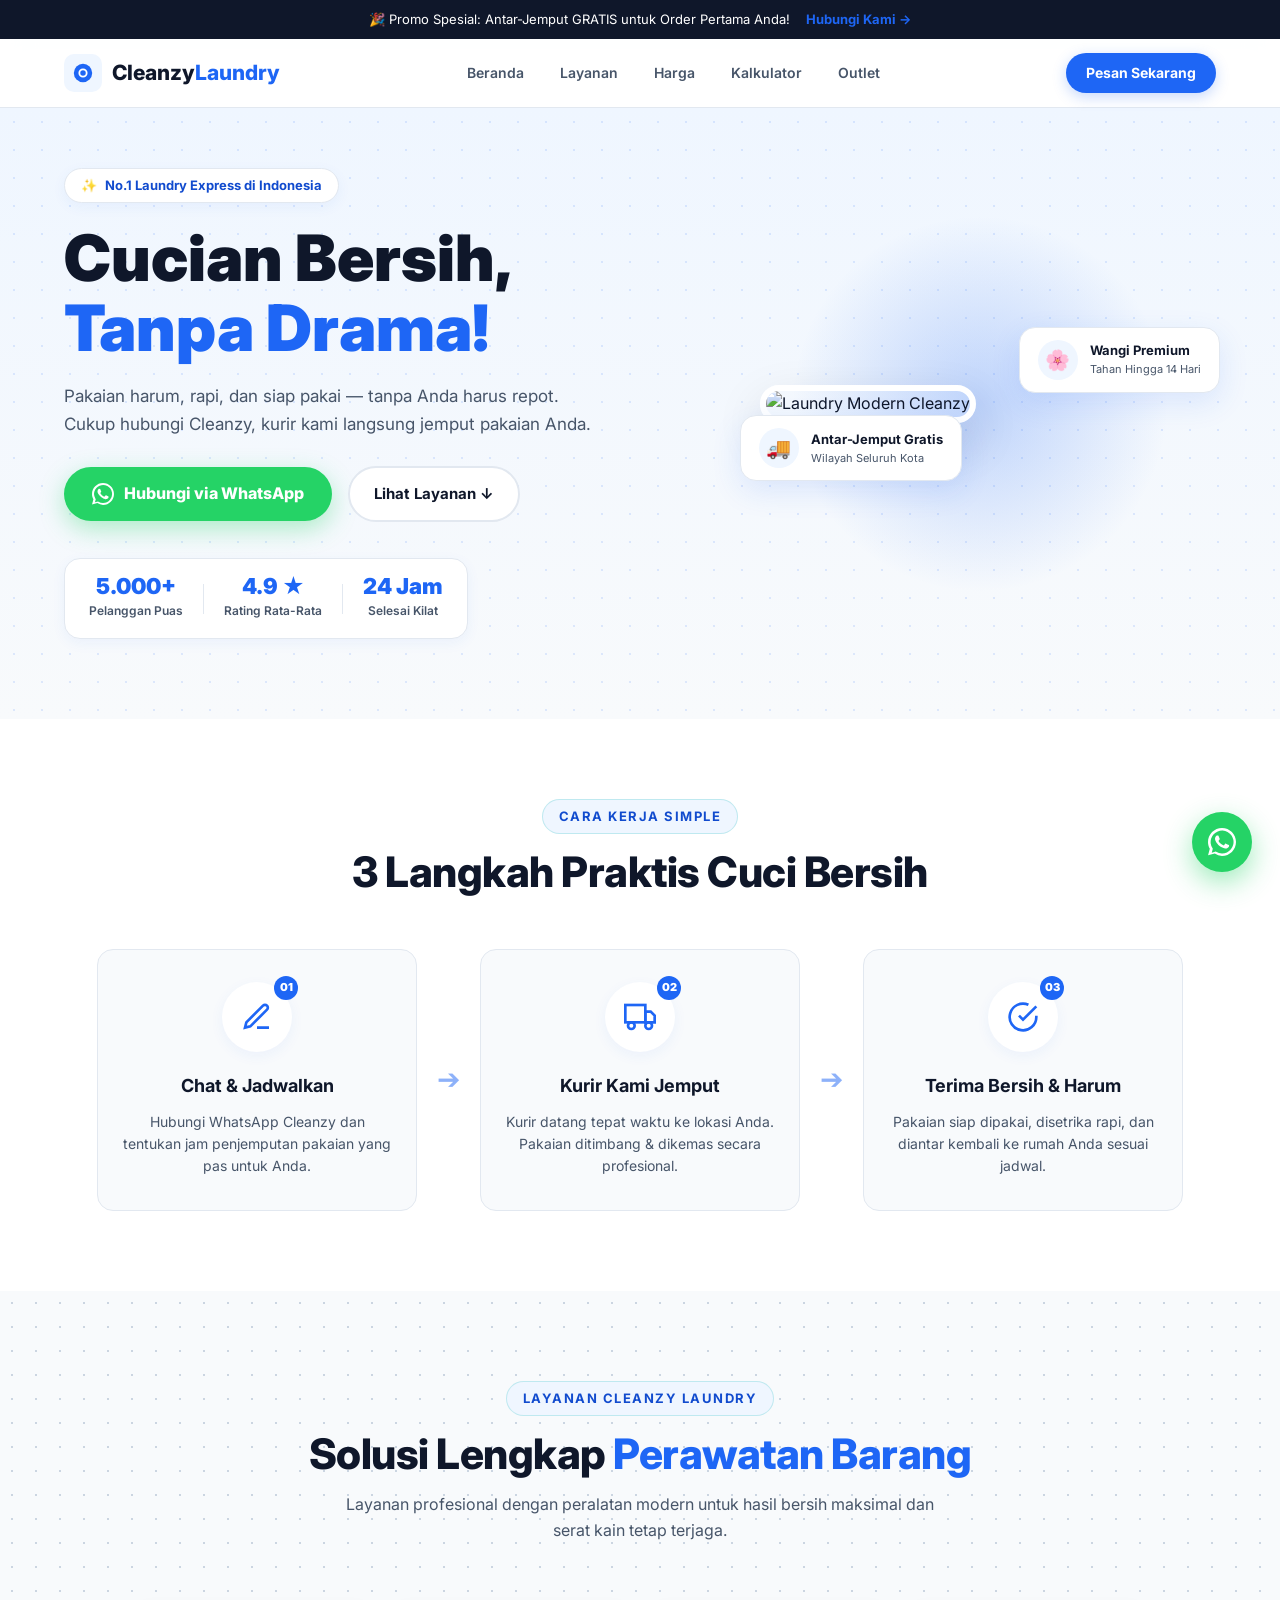
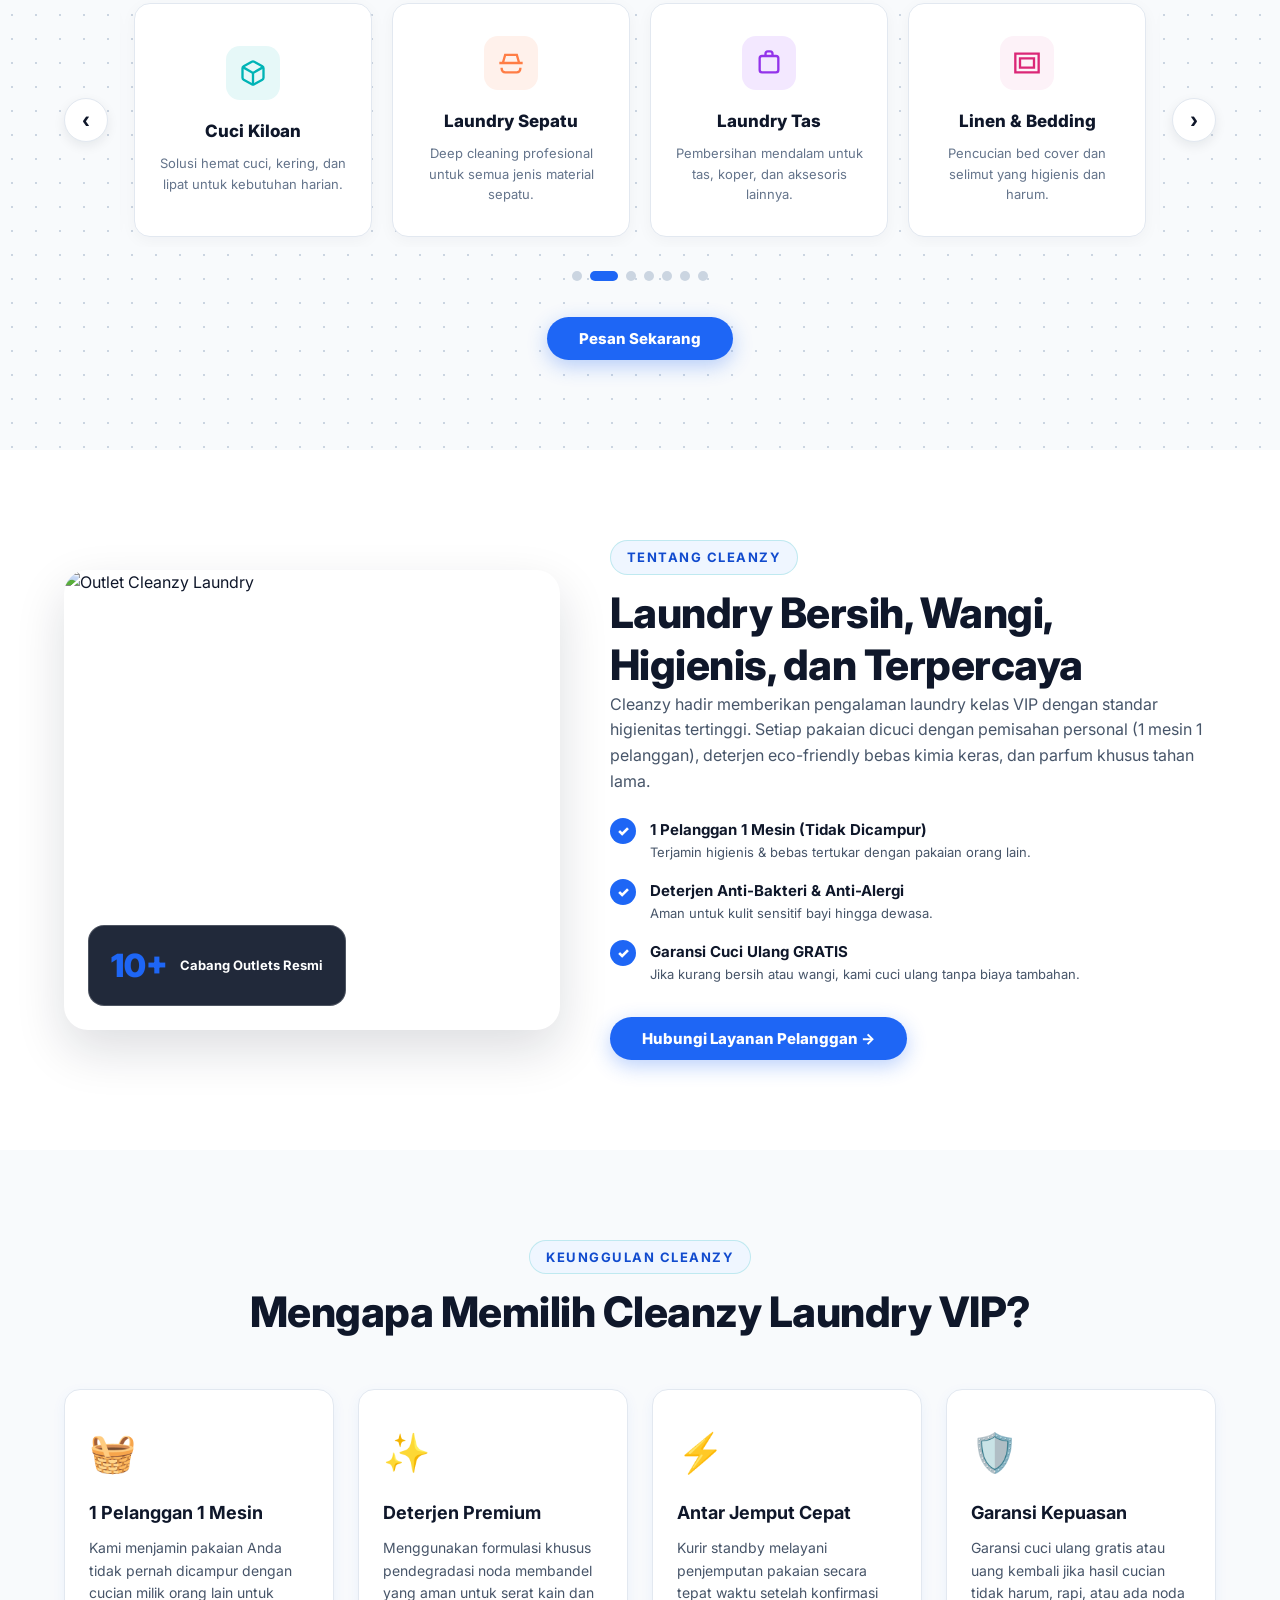
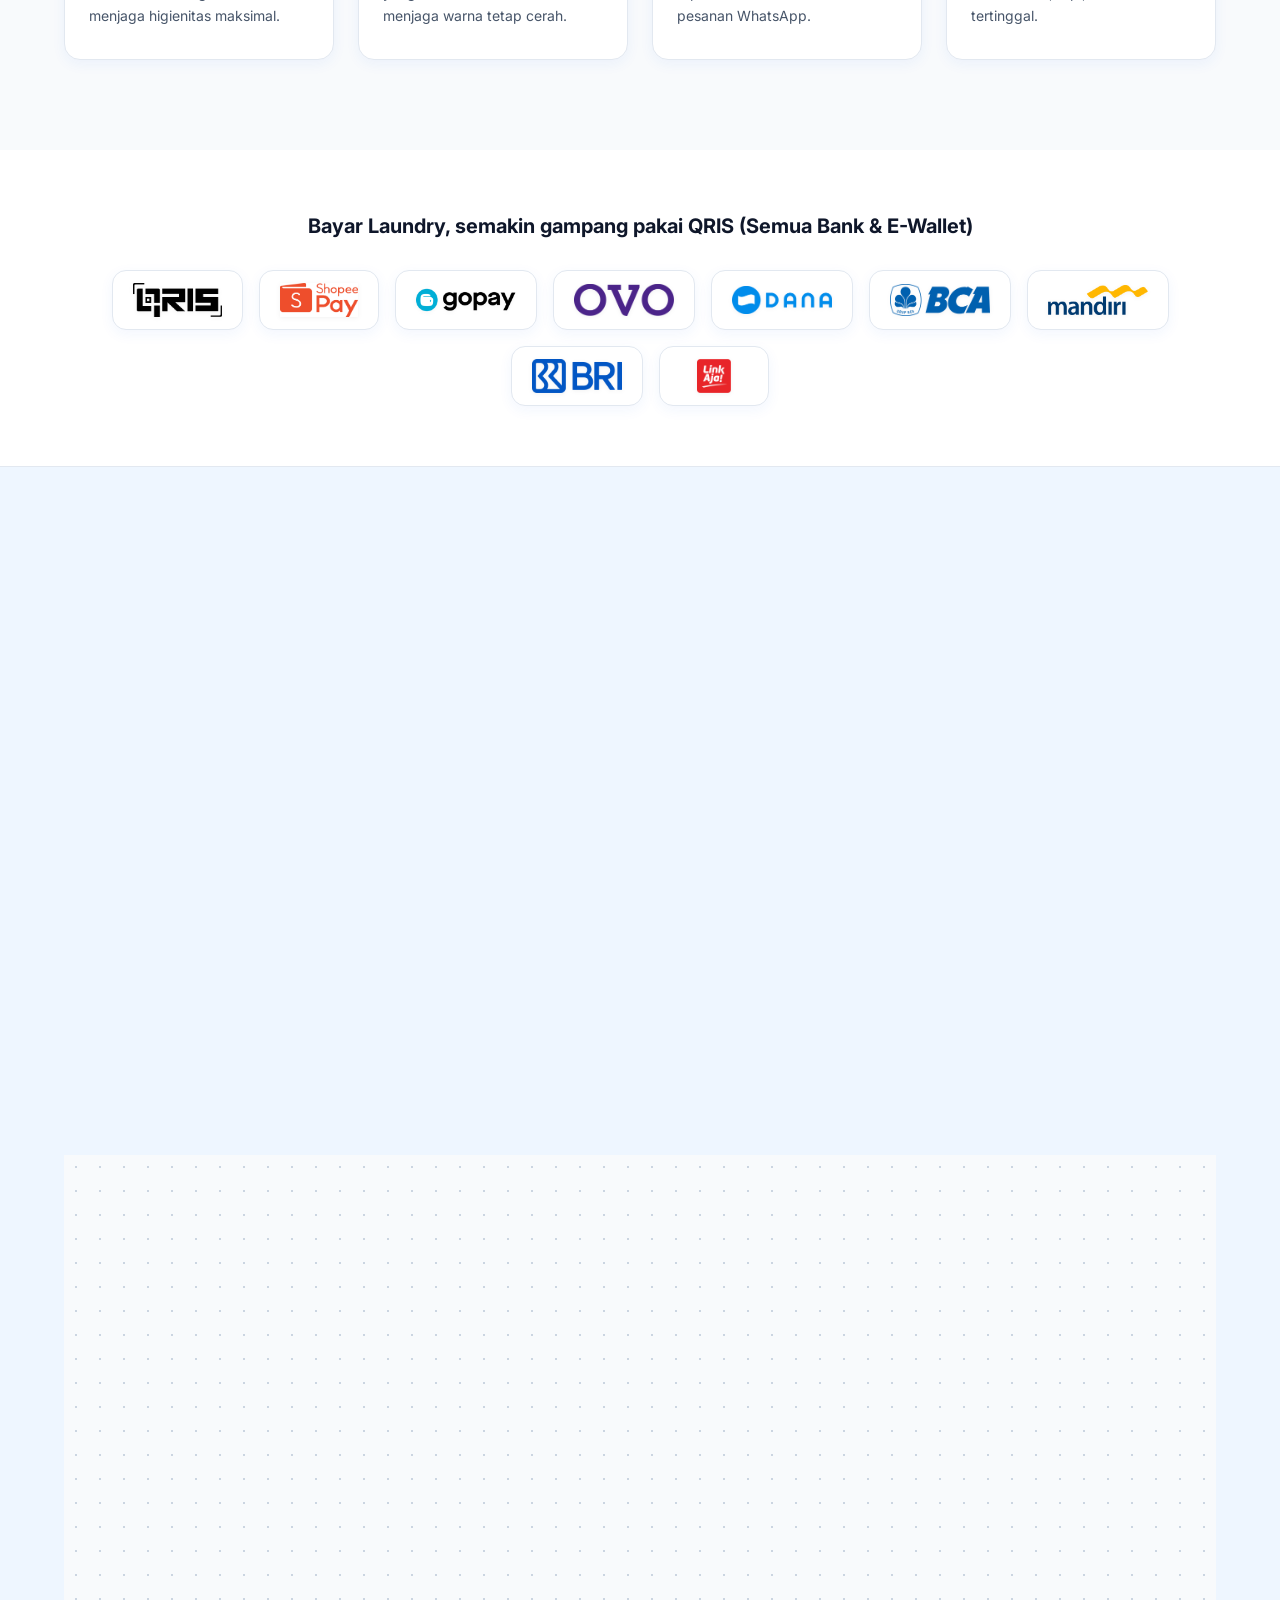
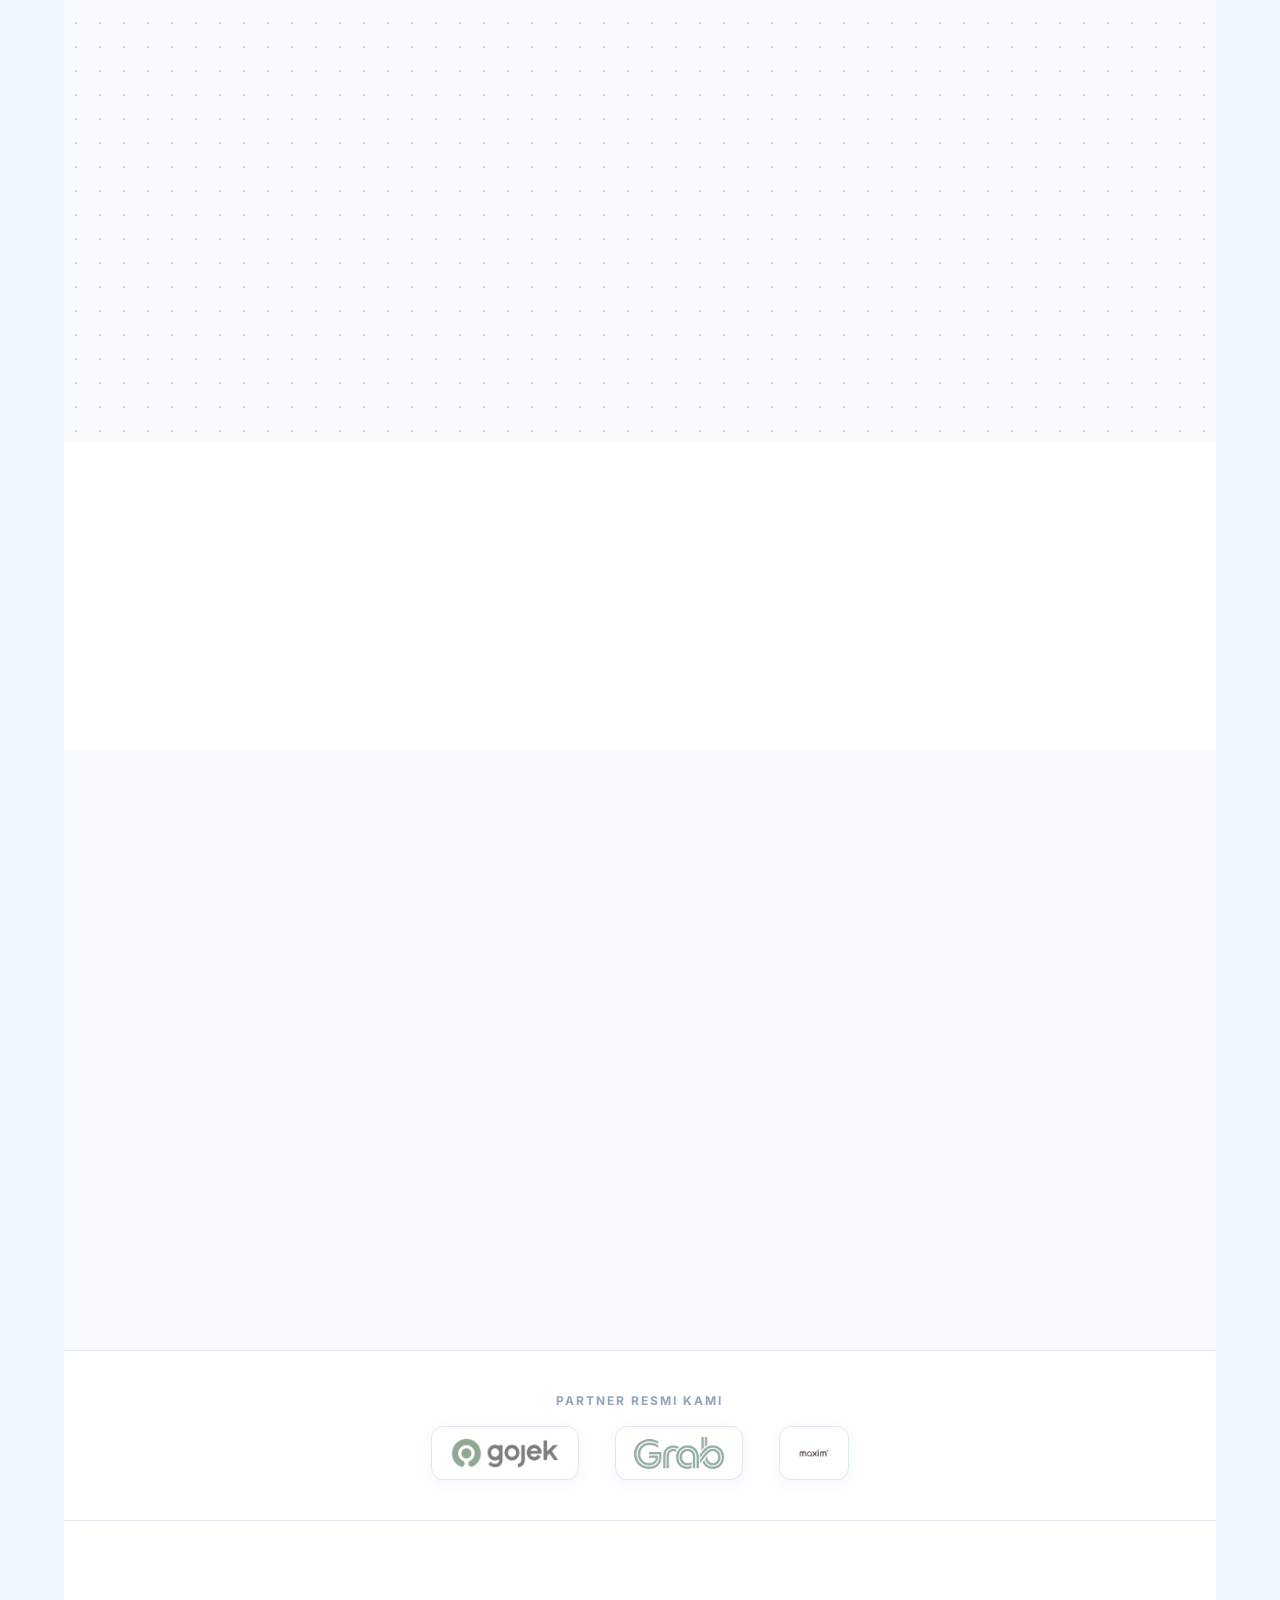
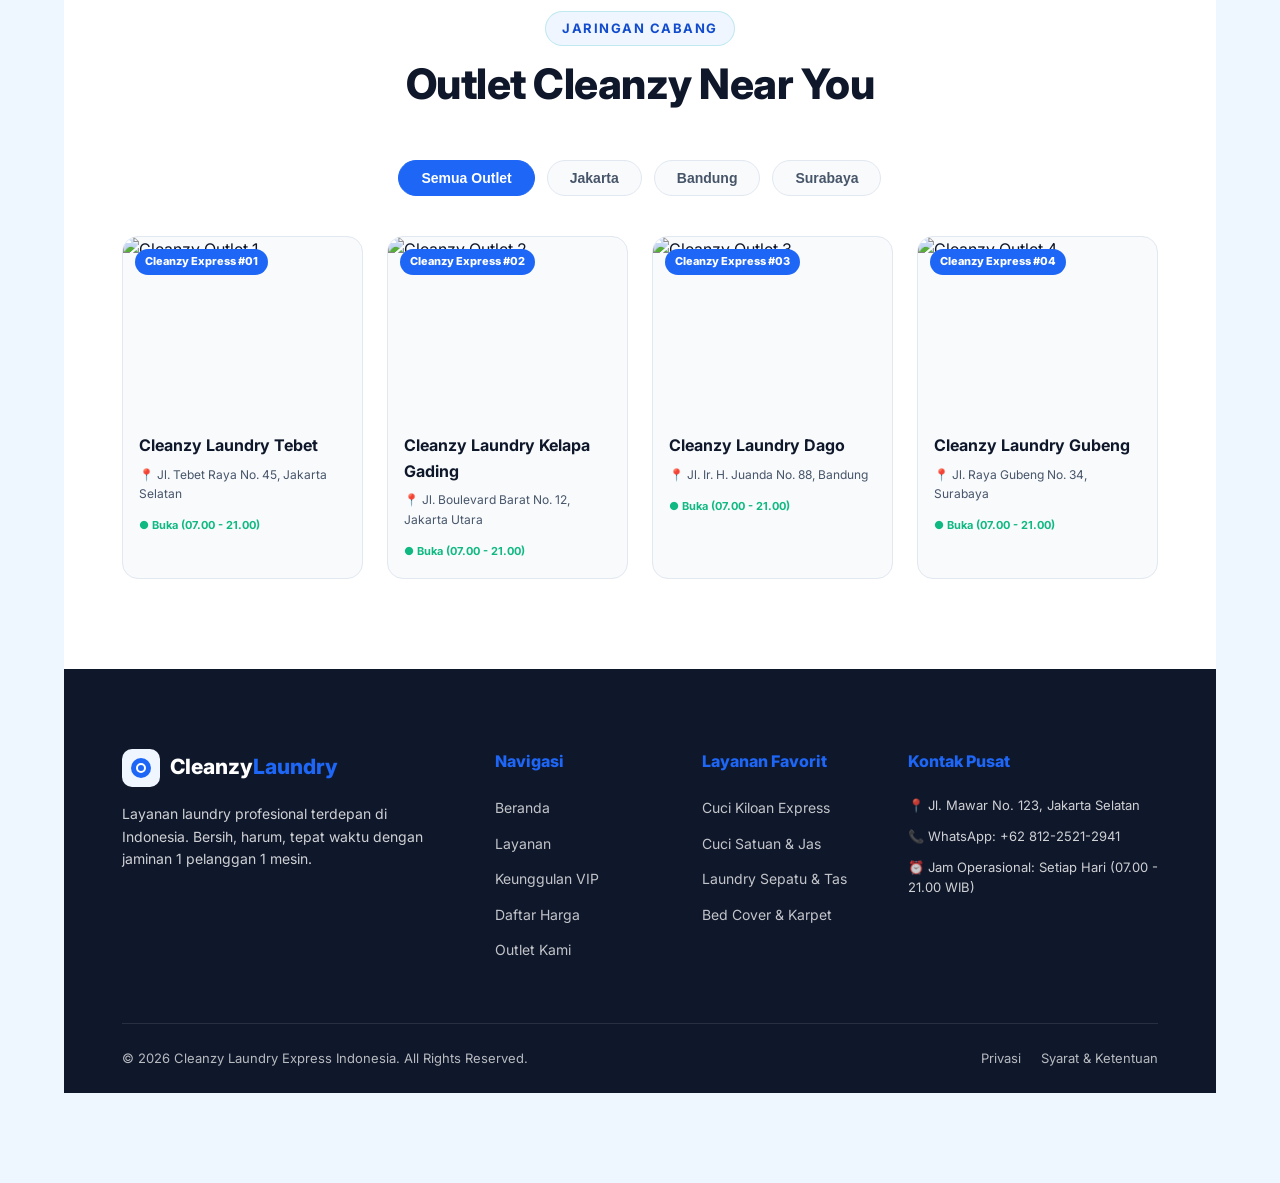
==== index.html @ 267817d1 "update readme" ====
<!DOCTYPE html>
<html lang="id">
<head>
    <meta charset="UTF-8">
    <meta name="viewport" content="width=device-width, initial-scale=1.0">
    <title>Cleanzy Express – No.1 Laundry Express & Antar-Jemput di Indonesia</title>
    <link rel="preconnect" href="https://fonts.googleapis.com">
    <link rel="preconnect" href="https://fonts.gstatic.com" crossorigin>
    <link href="https://fonts.googleapis.com/css2?family=Inter:wght@400;500;600;700;800;900&family=Roboto:wght@400;500;700;900&display=swap" rel="stylesheet">
    <link rel="stylesheet" href="style.css">
</head>
<body>

    <div class="top-bar">
        <div class="container top-bar-inner">
            <span>🎉 Promo Spesial: Antar-Jemput GRATIS untuk Order Pertama Anda!</span>
            <a href="https://wa.me/6281225212941" target="_blank" class="top-link">Hubungi Kami →</a>
        </div>
    </div>

    <header id="header">
        <div class="container header-inner">
            <a href="#beranda" class="logo">
                <div class="logo-badge">
                    <svg width="22" height="22" viewBox="0 0 24 24" fill="none" xmlns="http://www.w3.org/2000/svg">
                        <circle cx="12" cy="12" r="10" fill="#1E66F5"/>
                        <path d="M8 12C8 9.79086 9.79086 8 12 8C14.2091 8 16 9.79086 16 12C16 14.2091 14.2091 16 12 16C9.79086 16 8 14.2091 8 12Z" stroke="white" stroke-width="2"/>
                    </svg>
                </div>
                <span class="logo-title">Cleanzy<span class="logo-highlight">Laundry</span></span>
            </a>

            <nav class="desktop-nav">
                <ul>
                    <li><a href="#beranda">Beranda</a></li>
                    <li><a href="#layanan">Layanan</a></li>
                    <li><a href="#harga">Harga</a></li>
                    <li><a href="#kalkulator">Kalkulator</a></li>
                    <li><a href="#outlet">Outlet</a></li>
                </ul>
            </nav>

            <div class="header-actions">
                <a href="order.html" class="btn-primary-sm">
                    Pesan Sekarang
                </a>
                <button class="hamburger" id="hamburger" aria-label="Menu">
                    <span></span><span></span><span></span>
                </button>
            </div>
        </div>

        <div class="mobile-nav" id="mobileNav">
            <ul>
                <li><a href="#beranda" class="mob-link">Beranda</a></li>
                <li><a href="#layanan" class="mob-link">Layanan</a></li>
                <li><a href="#harga" class="mob-link">Harga</a></li>
                <li><a href="#kalkulator" class="mob-link">Kalkulator</a></li>
                <li><a href="#outlet" class="mob-link">Outlet Kami</a></li>
                <li><a href="order.html" class="mob-link btn-mob-wa">Pesan Sekarang</a></li>
            </ul>
        </div>
    </header>

    <section id="beranda" class="hero">
        <div class="hero-bg-pattern"></div>
        <div class="container hero-grid">
            <div class="hero-content reveal">
                <div class="hero-badge">
                    <span class="badge-icon">✨</span>
                    <span>No.1 Laundry Express di Indonesia</span>
                </div>
                <h1 class="hero-title">
                    Cucian Bersih,<br>
                    <span class="text-teal">Tanpa Drama!</span>
                </h1>
                <p class="hero-desc">
                    Pakaian harum, rapi, dan siap pakai — tanpa Anda harus repot. Cukup hubungi Cleanzy, kurir kami langsung jemput pakaian Anda.
                </p>

                <div class="hero-actions">
                    <a href="https://wa.me/6281225212941" target="_blank" class="btn-whatsapp">
                        <svg width="22" height="22" viewBox="0 0 24 24" fill="currentColor"><path d="M17.472 14.382c-.297-.149-1.758-.867-2.03-.967-.273-.099-.471-.148-.67.15-.197.297-.767.966-.94 1.164-.173.199-.347.223-.644.075-.297-.15-1.255-.463-2.39-1.475-.883-.788-1.48-1.761-1.653-2.059-.173-.297-.018-.458.13-.606.134-.133.298-.347.446-.52.149-.174.198-.298.298-.497.099-.198.05-.371-.025-.52-.075-.149-.669-1.612-.916-2.207-.242-.579-.487-.5-.669-.51-.173-.008-.371-.01-.57-.01-.198 0-.52.074-.792.372-.272.297-1.04 1.016-1.04 2.479 0 1.462 1.065 2.875 1.213 3.074.149.198 2.096 3.2 5.077 4.487.709.306 1.262.489 1.694.625.712.227 1.36.195 1.871.118.571-.085 1.758-.719 2.006-1.413.248-.694.248-1.289.173-1.413-.074-.124-.272-.198-.57-.347z"/><path d="M12 0C5.373 0 0 5.373 0 12c0 2.123.555 4.116 1.528 5.845L.057 23.43l5.752-1.507A11.943 11.943 0 0012 24c6.627 0 12-5.373 12-12S18.627 0 12 0zm0 21.818a9.818 9.818 0 01-5.01-1.374l-.36-.214-3.415.895.912-3.33-.235-.375A9.818 9.818 0 1112 21.818z"/></svg>
                        Hubungi via WhatsApp
                    </a>
                    <a href="#layanan" class="btn-outline">Lihat Layanan ↓</a>
                </div>

                <div class="hero-stats">
                    <div class="stat-item">
                        <span class="stat-num">5.000+</span>
                        <span class="stat-lbl">Pelanggan Puas</span>
                    </div>
                    <div class="stat-divider"></div>
                    <div class="stat-item">
                        <span class="stat-num">4.9 ★</span>
                        <span class="stat-lbl">Rating Rata-Rata</span>
                    </div>
                    <div class="stat-divider"></div>
                    <div class="stat-item">
                        <span class="stat-num">24 Jam</span>
                        <span class="stat-lbl">Selesai Kilat</span>
                    </div>
                </div>
            </div>

            <div class="hero-graphic reveal delay-1">
                <div class="illustration-wrap">
                    <div class="circle-bg"></div>
                    <img src="https://images.unsplash.com/photo-1545173168-9f1947eebb7f?auto=format&fit=crop&w=800&q=80" alt="Laundry Modern Cleanzy" class="hero-img">
                    
                    <div class="float-badge badge-top">
                        <div class="badge-icon-bg">🚚</div>
                        <div>
                            <strong>Antar-Jemput Gratis</strong>
                            <p>Wilayah Seluruh Kota</p>
                        </div>
                    </div>
                    
                    <div class="float-badge badge-bottom">
                        <div class="badge-icon-bg">🌸</div>
                        <div>
                            <strong>Wangi Premium</strong>
                            <p>Tahan Hingga 14 Hari</p>
                        </div>
                    </div>
                </div>
            </div>
        </div>
    </section>

    <section class="how-works">
        <div class="container">
            <div class="section-header text-center reveal">
                <span class="section-tag">Cara Kerja Simple</span>
                <h2 class="section-heading">3 Langkah Praktis Cuci Bersih</h2>
            </div>
            <div class="steps-grid">
                <div class="step-card reveal delay-1">
                    <div class="step-icon-box">
                        <span class="step-number">01</span>
                        <svg width="32" height="32" viewBox="0 0 24 24" fill="none" stroke="#1E66F5" stroke-width="2"><path d="M12 20h9M16.5 3.5a2.121 2.121 0 013 3L7 19l-4 1 1-4L16.5 3.5z"/></svg>
                    </div>
                    <h3>Chat & Jadwalkan</h3>
                    <p>Hubungi WhatsApp Cleanzy dan tentukan jam penjemputan pakaian yang pas untuk Anda.</p>
                </div>
                <div class="step-arrow-line">➔</div>
                <div class="step-card reveal delay-2">
                    <div class="step-icon-box">
                        <span class="step-number">02</span>
                        <svg width="32" height="32" viewBox="0 0 24 24" fill="none" stroke="#1E66F5" stroke-width="2"><rect x="1" y="3" width="15" height="13"/><polygon points="16 8 20 8 23 11 23 16 16 16 16 8"/><circle cx="5.5" cy="18.5" r="2.5"/><circle cx="18.5" cy="18.5" r="2.5"/></svg>
                    </div>
                    <h3>Kurir Kami Jemput</h3>
                    <p>Kurir datang tepat waktu ke lokasi Anda. Pakaian ditimbang & dikemas secara profesional.</p>
                </div>
                <div class="step-arrow-line">➔</div>
                <div class="step-card reveal delay-3">
                    <div class="step-icon-box">
                        <span class="step-number">03</span>
                        <svg width="32" height="32" viewBox="0 0 24 24" fill="none" stroke="#1E66F5" stroke-width="2"><path d="M22 11.08V12a10 10 0 11-5.93-9.14"/><polyline points="22 4 12 14.01 9 11.01"/></svg>
                    </div>
                    <h3>Terima Bersih & Harum</h3>
                    <p>Pakaian siap dipakai, disetrika rapi, dan diantar kembali ke rumah Anda sesuai jadwal.</p>
                </div>
            </div>
        </div>
    </section>

    <section id="layanan" class="services-section">
        <div class="container">
            <div class="section-header text-center reveal">
                <span class="section-tag">LAYANAN CLEANZY LAUNDRY</span>
                <h2 class="section-heading">Solusi Lengkap <span class="text-teal">Perawatan Barang</span></h2>
                <p class="section-sub">Layanan profesional dengan peralatan modern untuk hasil bersih maksimal dan serat kain tetap terjaga.</p>
            </div>

            <div class="services-slider-wrapper reveal delay-1" id="servicesSliderWrapper">
                <button class="slider-arrow-btn prev-btn" id="svcPrevBtn" aria-label="Previous Slide">‹</button>
                
                <div class="services-slider-overflow">
                    <div class="services-slider-track" id="svcSliderTrack">
                        <div class="service-slide-card">
                            <div class="service-card-inner">
                                <div class="service-icon-wrap icon-blue">
                                    <svg width="28" height="28" viewBox="0 0 24 24" fill="none" stroke="currentColor" stroke-width="2"><path d="M20.38 3.46L16 2a4 4 0 01-8 0L3.62 3.46a2 2 0 00-1.34 2.23l.58 3.47a1 1 0 00.99.84H6v10a2 2 0 002 2h8a2 2 0 002-2V10h2.15a1 1 0 00.99-.84l.58-3.47a2 2 0 00-1.34-2.23z"/></svg>
                                </div>
                                <h4>Cuci Satuan</h4>
                                <p>Perawatan khusus helai demi helai untuk pakaian eksklusif Anda.</p>
                            </div>
                        </div>

                        <div class="service-slide-card">
                            <div class="service-card-inner">
                                <div class="service-icon-wrap icon-teal">
                                    <svg width="28" height="28" viewBox="0 0 24 24" fill="none" stroke="currentColor" stroke-width="2"><path d="M21 16V8a2 2 0 00-1-1.73l-7-4a2 2 0 00-2 0l-7 4A2 2 0 003 8v8a2 2 0 001 1.73l7 4a2 2 0 002 0l7-4A2 2 0 0021 16z"/><polyline points="3.27 6.96 12 12.01 20.73 6.96"/><line x1="12" y1="22.08" x2="12" y2="12"/></svg>
                                </div>
                                <h4>Cuci Kiloan</h4>
                                <p>Solusi hemat cuci, kering, dan lipat untuk kebutuhan harian.</p>
                            </div>
                        </div>

                        <div class="service-slide-card">
                            <div class="service-card-inner">
                                <div class="service-icon-wrap icon-orange">
                                    <svg width="28" height="28" viewBox="0 0 24 24" fill="none" stroke="currentColor" stroke-width="2"><path d="M4 16v1a3 3 0 003 3h10a3 3 0 003-3v-1M2 12h20M5 12l2-7h10l2 7"/></svg>
                                </div>
                                <h4>Laundry Sepatu</h4>
                                <p>Deep cleaning profesional untuk semua jenis material sepatu.</p>
                            </div>
                        </div>

                        <div class="service-slide-card">
                            <div class="service-card-inner">
                                <div class="service-icon-wrap icon-purple">
                                    <svg width="28" height="28" viewBox="0 0 24 24" fill="none" stroke="currentColor" stroke-width="2"><path d="M6 20h12a2 2 0 002-2V8a2 2 0 00-2-2H6a2 2 0 00-2 2v10a2 2 0 002 2z"/><path d="M9 6V4a2 2 0 012-2h2a2 2 0 012 2v2"/></svg>
                                </div>
                                <h4>Laundry Tas</h4>
                                <p>Pembersihan mendalam untuk tas, koper, dan aksesoris lainnya.</p>
                            </div>
                        </div>

                        <div class="service-slide-card">
                            <div class="service-card-inner">
                                <div class="service-icon-wrap icon-pink">
                                    <svg width="28" height="28" viewBox="0 0 24 24" fill="none" stroke="currentColor" stroke-width="2"><path d="M2 4v16h20V4H2zm4 4h12v8H6V8z"/></svg>
                                </div>
                                <h4>Linen & Bedding</h4>
                                <p>Pencucian bed cover dan selimut yang higienis dan harum.</p>
                            </div>
                        </div>

                        <div class="service-slide-card">
                            <div class="service-card-inner">
                                <div class="service-icon-wrap icon-green">
                                    <svg width="28" height="28" viewBox="0 0 24 24" fill="none" stroke="currentColor" stroke-width="2"><rect x="3" y="3" width="18" height="18" rx="2"/><path d="M3 9h18M3 15h18M9 3v18M15 3v18"/></svg>
                                </div>
                                <h4>Laundry Karpet</h4>
                                <p>Basmi debu dan tungau dengan pembersihan karpet mendalam.</p>
                            </div>
                        </div>

                        <div class="service-slide-card">
                            <div class="service-card-inner">
                                <div class="service-icon-wrap icon-red">
                                    <svg width="28" height="28" viewBox="0 0 24 24" fill="none" stroke="currentColor" stroke-width="2"><polygon points="13 2 3 14 12 14 11 22 21 10 12 10 13 2"/></svg>
                                </div>
                                <h4>Layanan Kilat</h4>
                                <p>Selesai dalam hitungan jam untuk kebutuhan mendadak Anda.</p>
                            </div>
                        </div>

                        <div class="service-slide-card">
                            <div class="service-card-inner">
                                <div class="service-icon-wrap icon-teal-dark">
                                    <svg width="28" height="28" viewBox="0 0 24 24" fill="none" stroke="currentColor" stroke-width="2"><rect x="1" y="3" width="15" height="13"/><polygon points="16 8 20 8 23 11 23 16 16 16 16 8"/><circle cx="5.5" cy="18.5" r="2.5"/><circle cx="18.5" cy="18.5" r="2.5"/></svg>
                                </div>
                                <h4>Antar Jemput</h4>
                                <p>Kurir kami siap menjemput dan mengantar ke lokasi Anda.</p>
                            </div>
                        </div>

                        <div class="service-slide-card">
                            <div class="service-card-inner">
                                <div class="service-icon-wrap icon-cyan">
                                    <svg width="28" height="28" viewBox="0 0 24 24" fill="none" stroke="currentColor" stroke-width="2"><circle cx="8" cy="19" r="2"/><circle cx="18" cy="19" r="2"/><path d="M8 17h10l2-8H6L4 4H1"/></svg>
                                </div>
                                <h4>Laundry Stroller</h4>
                                <p>Higienis dan steril 100% aman untuk perlengkapan bayi dan balita.</p>
                            </div>
                        </div>

                        <div class="service-slide-card">
                            <div class="service-card-inner">
                                <div class="service-icon-wrap icon-yellow">
                                    <svg width="28" height="28" viewBox="0 0 24 24" fill="none" stroke="currentColor" stroke-width="2"><circle cx="12" cy="12" r="7"/><circle cx="8" cy="8" r="2"/><circle cx="16" cy="8" r="2"/><path d="M12 14a2 2 0 012 2"/></svg>
                                </div>
                                <h4>Laundry Boneka</h4>
                                <p>Merawat bulu boneka tetap mengembang, harum, dan bersih.</p>
                            </div>
                        </div>
                    </div>
                </div>

                <button class="slider-arrow-btn next-btn" id="svcNextBtn" aria-label="Next Slide">›</button>
            </div>

            <div class="slider-dots-wrapper" id="svcSliderDots"></div>

            <div class="text-center" style="margin-top: 36px;">
                <a href="order.html" class="btn-primary-pill">Pesan Sekarang</a>
            </div>
        </div>
    </section>

    <section class="about-banner-section">
        <div class="container about-grid">
            <div class="about-img-col reveal">
                <div class="storefront-card">
                    <img src="https://images.unsplash.com/photo-1517677208171-0bc6725a3e60?auto=format&fit=crop&w=800&q=80" alt="Outlet Cleanzy Laundry" class="storefront-img">
                    <div class="storefront-badge">
                        <span class="sf-num">10+</span>
                        <span class="sf-text">Cabang Outlets Resmi</span>
                    </div>
                </div>
            </div>
            <div class="about-content-col reveal delay-1">
                <span class="section-tag">Tentang Cleanzy</span>
                <h2 class="section-heading">Laundry Bersih, Wangi, Higienis, dan Terpercaya</h2>
                <p class="about-text">
                    Cleanzy hadir memberikan pengalaman laundry kelas VIP dengan standar higienitas tertinggi. Setiap pakaian dicuci dengan pemisahan personal (1 mesin 1 pelanggan), deterjen eco-friendly bebas kimia keras, dan parfum khusus tahan lama.
                </p>
                
                <ul class="about-check-list">
                    <li>
                        <span class="check-icon">✓</span>
                        <div>
                            <strong>1 Pelanggan 1 Mesin (Tidak Dicampur)</strong>
                            <p>Terjamin higienis & bebas tertukar dengan pakaian orang lain.</p>
                        </div>
                    </li>
                    <li>
                        <span class="check-icon">✓</span>
                        <div>
                            <strong>Deterjen Anti-Bakteri & Anti-Alergi</strong>
                            <p>Aman untuk kulit sensitif bayi hingga dewasa.</p>
                        </div>
                    </li>
                    <li>
                        <span class="check-icon">✓</span>
                        <div>
                            <strong>Garansi Cuci Ulang GRATIS</strong>
                            <p>Jika kurang bersih atau wangi, kami cuci ulang tanpa biaya tambahan.</p>
                        </div>
                    </li>
                </ul>

                <a href="https://wa.me/6281225212941" target="_blank" class="btn-primary">Hubungi Layanan Pelanggan →</a>
            </div>
        </div>
    </section>

    <section id="keunggulan" class="vip-features-section">
        <div class="container">
            <div class="section-header text-center reveal">
                <span class="section-tag">Keunggulan Cleanzy</span>
                <h2 class="section-heading">Mengapa Memilih Cleanzy Laundry VIP?</h2>
            </div>
            <div class="vip-grid">
                <div class="vip-card reveal delay-1">
                    <div class="vip-icon">🧺</div>
                    <h3>1 Pelanggan 1 Mesin</h3>
                    <p>Kami menjamin pakaian Anda tidak pernah dicampur dengan cucian milik orang lain untuk menjaga higienitas maksimal.</p>
                </div>
                <div class="vip-card reveal delay-2">
                    <div class="vip-icon">✨</div>
                    <h3>Deterjen Premium</h3>
                    <p>Menggunakan formulasi khusus pendegradasi noda membandel yang aman untuk serat kain dan menjaga warna tetap cerah.</p>
                </div>
                <div class="vip-card reveal delay-3">
                    <div class="vip-icon">⚡</div>
                    <h3>Antar Jemput Cepat</h3>
                    <p>Kurir standby melayani penjemputan pakaian secara tepat waktu setelah konfirmasi pesanan WhatsApp.</p>
                </div>
                <div class="vip-card reveal delay-4">
                    <div class="vip-icon">🛡️</div>
                    <h3>Garansi Kepuasan</h3>
                    <p>Garansi cuci ulang gratis atau uang kembali jika hasil cucian tidak harum, rapi, atau ada noda tertinggal.</p>
                </div>
            </div>
        </div>
    </section>

    <section class="payments-section">
        <div class="container text-center">
            <h3 class="payments-title reveal">Bayar Laundry, semakin gampang pakai QRIS (Semua Bank & E-Wallet)</h3>
            <div class="payments-logos-grid reveal delay-1">
                <div class="pay-logo-card" title="QRIS"><img src="img/Logo_QRIS.svg.webp" alt="QRIS"></div>
                <div class="pay-logo-card" title="ShopeePay"><img src="img/shopeepay.png" alt="ShopeePay"></div>
                <div class="pay-logo-card" title="GoPay"><img src="img/Gopay_logo.svg.webp" alt="GoPay"></div>
                <div class="pay-logo-card" title="OVO"><img src="img/Logo_ovo_purple.svg.webp" alt="OVO"></div>
                <div class="pay-logo-card" title="DANA"><img src="img/Logo_dana_blue.svg.webp" alt="DANA"></div>
                <div class="pay-logo-card" title="BCA"><img src="img/Bank_Central_Asia.svg.webp" alt="BCA"></div>
                <div class="pay-logo-card" title="Mandiri"><img src="img/Bank_Mandiri_logo_2016.svg.webp" alt="Mandiri"></div>
                <div class="pay-logo-card" title="BRI"><img src="img/BRI_2025.png" alt="BRI"></div>
                <div class="pay-logo-card" title="LinkAja"><img src="img/LinkAja.svg.webp" alt="LinkAja"></div>
            </div>
        </div>
    </section>

    <section id="harga" class="pricing-section">
        <div class="container">
            <div class="section-header text-center reveal">
                <h2 class="pricing-banner-heading">
                    Pricelist Layanan Cleanzy Laundry
                </h2>
            </div>

            <div class="pricing-cards-row reveal delay-1">
                <div class="pricing-card-box">
                    <div class="pricing-card-top top-white">
                        <div class="pricing-card-banner banner-blue">Popular</div>
                        <h3>Cuci Reguler</h3>
                        <p class="plan-subtitle">Layanan Kiloan Harian</p>
                        <div class="price-val-group">
                            <span class="price-rp">Rp</span>
                            <span class="price-val">6.000</span>
                        </div>
                        <span class="price-subtext">Per Kilogram</span>
                    </div>
                    <div class="pricing-card-bottom">
                        <ul class="pricing-feature-check-list">
                            <li><img src="img/centang.jpg" alt="✓" class="pricing-check-img"><span>Gratis Antar-Jemput</span></li>
                            <li><img src="img/centang.jpg" alt="✓" class="pricing-check-img"><span>1 Pelanggan 1 Mesin</span></li>
                            <li><img src="img/centang.jpg" alt="✓" class="pricing-check-img"><span>Deterjen & Parfum Premium</span></li>
                            <li class="feat-bold"><img src="img/centang.jpg" alt="✓" class="pricing-check-img"><span>Selesai 2–3 Hari</span></li>
                            <li class="feat-bold"><img src="img/centang.jpg" alt="✓" class="pricing-check-img"><span>Garansi Cuci Ulang</span></li>
                        </ul>
                        <a href="https://wa.me/6281225212941?text=Halo%20Cleanzy,%20saya%20mau%20pesan%20Cuci%20Reguler" target="_blank" class="btn-pricing-pill">Pesan Sekarang</a>
                    </div>
                </div>

                <div class="pricing-card-box">
                    <div class="pricing-card-top top-blue">
                        <div class="pricing-card-banner banner-orange">Terlaris</div>
                        <h3>Cuci Express</h3>
                        <p class="plan-subtitle">Prioritas Express 24h</p>
                        <div class="price-val-group">
                            <span class="price-rp">Rp</span>
                            <span class="price-val">10.000</span>
                        </div>
                        <span class="price-subtext">Per Kilogram</span>
                    </div>
                    <div class="pricing-card-bottom">
                        <ul class="pricing-feature-check-list">
                            <li><img src="img/centang.jpg" alt="✓" class="pricing-check-img"><span>Prioritas Utama Mesin</span></li>
                            <li><img src="img/centang.jpg" alt="✓" class="pricing-check-img"><span>Gratis Antar-Jemput</span></li>
                            <li><img src="img/centang.jpg" alt="✓" class="pricing-check-img"><span>Deterjen & Parfum Premium</span></li>
                            <li class="feat-bold"><img src="img/centang.jpg" alt="✓" class="pricing-check-img"><span>Selesai Tepat 24 Jam</span></li>
                            <li class="feat-bold"><img src="img/centang.jpg" alt="✓" class="pricing-check-img"><span>Garansi Tepat Waktu</span></li>
                        </ul>
                        <a href="https://wa.me/6281225212941?text=Halo%20Cleanzy,%20saya%20mau%20pesan%20Cuci%20Express%2024H" target="_blank" class="btn-pricing-pill">Pesan Sekarang</a>
                    </div>
                </div>

                <div class="pricing-card-box">
                    <div class="pricing-card-top top-blue">
                        <div class="pricing-card-banner banner-yellow">Hemat</div>
                        <h3>Setrika Uap</h3>
                        <p class="plan-subtitle">Rapi & Licin Wangi</p>
                        <div class="price-val-group">
                            <span class="price-rp">Rp</span>
                            <span class="price-val">4.000</span>
                        </div>
                        <span class="price-subtext">Per Kilogram</span>
                    </div>
                    <div class="pricing-card-bottom">
                        <ul class="pricing-feature-check-list">
                            <li><img src="img/centang.jpg" alt="✓" class="pricing-check-img"><span>Setrika Uap Rapi Licin</span></li>
                            <li><img src="img/centang.jpg" alt="✓" class="pricing-check-img"><span>Disemprot Parfum Awet</span></li>
                            <li><img src="img/centang.jpg" alt="✓" class="pricing-check-img"><span>Pengemasan Double-Sealed</span></li>
                            <li class="feat-bold"><img src="img/centang.jpg" alt="✓" class="pricing-check-img"><span>Selesai 1–2 Hari</span></li>
                            <li class="feat-bold"><img src="img/centang.jpg" alt="✓" class="pricing-check-img"><span>Bebas Noda Gosong</span></li>
                        </ul>
                        <a href="https://wa.me/6281225212941?text=Halo%20Cleanzy,%20saya%20mau%20pesan%20Setrika%20Uap" target="_blank" class="btn-pricing-pill">Pesan Sekarang</a>
                    </div>
                </div>
            </div>
    
    <section id="kalkulator" class="calc-section-container">
        <div class="container">
            <div class="calc-section-header text-center reveal">
                <h2 class="calc-main-heading">Kalkulator Estimasi Biaya</h2>
                <p class="calc-main-sub">
                    Hitung estimasi pengeluaran laundry Anda secara instan. Pilih jenis layanan, masukkan berat pakaian, dan lihat hasilnya.
                </p>
            </div>

            <div class="calc-main-wrapper reveal delay-1">
                <div class="calc-card-left">
                    <div class="calc-group-section">
                        <label class="calc-field-label">Pilih Jenis Layanan</label>
                        <div class="calc-services-grid">
                            <div class="service-select-card active" id="svcStandard" onclick="selectService('standard', 6000)">
                                <div class="svc-card-icon">
                                    <svg width="24" height="24" viewBox="0 0 24 24" fill="none" stroke="currentColor" stroke-width="2"><path d="M20.38 3.46L16 2a4 4 0 01-8 0L3.62 3.46a2 2 0 00-1.34 2.23l.58 3.47a1 1 0 00.99.84H6v10a2 2 0 002 2h8a2 2 0 002-2V10h2.15a1 1 0 00.99-.84l.58-3.47a2 2 0 00-1.34-2.23z"/></svg>
                                </div>
                                <div class="svc-card-info">
                                    <strong>Standard Wash</strong>
                                    <span>Rp 6.000 /kg</span>
                                </div>
                            </div>

                            <div class="service-select-card" id="svcPremium" onclick="selectService('premium', 10000)">
                                <div class="svc-card-icon">
                                    <svg width="24" height="24" viewBox="0 0 24 24" fill="none" stroke="currentColor" stroke-width="2"><path d="M20.38 3.46L16 2a4 4 0 01-8 0L3.62 3.46a2 2 0 00-1.34 2.23l.58 3.47a1 1 0 00.99.84H6v10a2 2 0 002 2h8a2 2 0 002-2V10h2.15a1 1 0 00.99-.84l.58-3.47a2 2 0 00-1.34-2.23z"/><path d="M12 11v4M10 13h4"/></svg>
                                </div>
                                <div class="svc-card-info">
                                    <strong>Premium Wash</strong>
                                    <span>Rp 10.000 /kg</span>
                                </div>
                            </div>

                            <div class="service-select-card" id="svcExpress" onclick="selectService('express', 15000)">
                                <div class="svc-card-icon">
                                    <svg width="24" height="24" viewBox="0 0 24 24" fill="none" stroke="currentColor" stroke-width="2"><polygon points="13 2 3 14 12 14 11 22 21 10 12 10 13 2"/></svg>
                                </div>
                                <div class="svc-card-info">
                                    <strong>Express Wash</strong>
                                    <span>Rp 15.000 /kg</span>
                                </div>
                            </div>
                        </div>
                    </div>

                    <div class="calc-group-section">
                        <div class="weight-label-row">
                            <label class="calc-field-label">Estimasi Berat Pakaian (kg)</label>
                            <div class="weight-number-input">
                                <span>kg</span>
                                <input type="number" id="calcWeightInput" value="1" min="1" max="50" oninput="syncWeightFromInput(this.value)">
                            </div>
                        </div>

                        <div class="slider-wrapper">
                            <input type="range" id="calcWeightRange" min="1" max="50" value="1" oninput="syncWeightFromSlider(this.value)" class="calc-range-slider">
                            <div class="slider-ticks">
                                <span>1 kg</span>
                                <span>50 kg</span>
                            </div>
                        </div>
                    </div>

                    <div class="calc-total-banner">
                        <div class="total-text-group">
                            <span class="total-lbl-sm">TOTAL ESTIMASI</span>
                            <span class="total-val-num" id="calcDisplayTotal">Rp 6.000</span>
                        </div>
                        <a href="https://wa.me/6281225212941" id="calcWaBtn" target="_blank" class="btn-calc-order">Pesan Sekarang →</a>
                    </div>
                </div>

                <div class="calc-sidebar-right">
                    <div class="side-info-card card-blue-solid">
                        <h4>Mengapa Cleanzy?</h4>
                        <ul class="side-check-list">
                            <li><span class="side-check">✓</span> Detergen ramah lingkungan</li>
                            <li><span class="side-check">✓</span> Sistem tracking real-time</li>
                            <li><span class="side-check">✓</span> Layanan antar jemput gratis</li>
                        </ul>
                    </div>

                    <div class="side-info-card card-light-promo">
                        <div class="promo-content">
                            <h4>Promo Hari Ini</h4>
                            <p>Dapatkan diskon 20% untuk pengguna pertama!</p>
                            <span class="promo-code-pill">KODE: AKUCINTAAMIKOM</span>
                        </div>
                        <div class="promo-tag-decor">🏷️</div>
                    </div>
                </div>
            </div>
        </div>
    </section>

    <section class="branch-finder-section">
        <div class="container">
            <div class="finder-box reveal">
                <h3>Duduk di rumah sudah mampir? Cek lokasi cabang & harga terdekat</h3>
                <form class="finder-form" onsubmit="event.preventDefault(); findBranch();">
                    <div class="select-group">
                        <select id="citySelect">
                            <option value="">-- Pilih Kota Anda --</option>
                            <option value="jakarta">Jakarta</option>
                            <option value="bandung">Bandung</option>
                            <option value="surabaya">Surabaya</option>
                            <option value="medan">Medan</option>
                        </select>
                    </div>
                    <div class="select-group">
                        <select id="branchSelect">
                            <option value="">-- Pilih Cabang Terdekat --</option>
                            <option value="c1">Cleanzy Main Branch Pusat</option>
                            <option value="c2">Cleanzy Express Branch Utara</option>
                            <option value="c3">Cleanzy VIP Branch Selatan</option>
                        </select>
                    </div>
                    <button type="submit" class="btn-finder-submit">Cari Cabang</button>
                </form>
                <div id="branchResult" class="branch-result"></div>
            </div>
        </div>
    </section>

    <section id="testimoni" class="testimonials-section">
        <div class="container">
            <div class="section-header text-center reveal">
                <span class="section-tag">Testimoni Pelanggan</span>
                <h2 class="section-heading">Apa Kata Pelanggan Setia Kami?</h2>
            </div>

            <div class="testi-grid">
                <div class="testi-card reveal delay-1">
                    <div class="testi-quote-icon">“</div>
                    <div class="testi-stars">★★★★★</div>
                    <p class="testi-text">"Sudah 2 tahun langganan Cleanzy, gak pernah kecewa sama sekali! Baju selalu harum semerbak, setrikaannya rapi seperti baru dari mall."</p>
                    <div class="testi-user">
                        <div class="user-avatar bg-avatar-1">R</div>
                        <div>
                            <strong class="user-name">Ratna W.</strong>
                            <span class="user-role">Pelanggan Setia • Jakarta</span>
                        </div>
                    </div>
                </div>

                <div class="testi-card reveal delay-2">
                    <div class="testi-quote-icon">“</div>
                    <div class="testi-stars">★★★★★</div>
                    <p class="testi-text">"Pakai layanan kilat buat jas & kemeja kondangan mendadak. 12 jam selesai dan diantar gratis. Service juara banget!"</p>
                    <div class="testi-user">
                        <div class="user-avatar bg-avatar-2">B</div>
                        <div>
                            <strong class="user-name">Budi S.</strong>
                            <span class="user-role">Pengguna Express • Bandung</span>
                        </div>
                    </div>
                </div>

                <div class="testi-card reveal delay-3">
                    <div class="testi-quote-icon">“</div>
                    <div class="testi-stars">★★★★★</div>
                    <p class="testi-text">"Kurir sangat ramah, timbangannya jujur, harganya terjangkau. Tidak pernah baju tertukar karena 1 mesin 1 pelanggan."</p>
                    <div class="testi-user">
                        <div class="user-avatar bg-avatar-3">D</div>
                        <div>
                            <strong class="user-name">Dewi A.</strong>
                            <span class="user-role">Ibu Rumah Tangga • Surabaya</span>
                        </div>
                    </div>
                </div>
            </div>
        </div>
    </section>

    <section class="partners-section">
        <div class="container text-center">
            <span class="partner-label">Partner Resmi Kami</span>
            <div class="partner-logos-row">
                <div class="partner-item" title="Gojek"><img src="img/Gojek_logo_2022.svg.webp" alt="Gojek"></div>
                <div class="partner-item" title="Grab"><img src="img/Grab_Logo.svg.webp" alt="Grab"></div>
                <div class="partner-item" title="Maxim"><img src="img/maxim-logo-png_seeklogo-365679.png" alt="Maxim"></div>
            </div>
        </div>
    </section>

    <section id="outlet" class="outlets-section">
        <div class="container">
            <div class="section-header text-center reveal">
                <span class="section-tag">Jaringan Cabang</span>
                <h2 class="section-heading">Outlet Cleanzy Near You</h2>
            </div>

            <div class="outlet-tabs reveal">
                <button class="tab-btn active" onclick="filterOutlets('all')">Semua Outlet</button>
                <button class="tab-btn" onclick="filterOutlets('jakarta')">Jakarta</button>
                <button class="tab-btn" onclick="filterOutlets('bandung')">Bandung</button>
                <button class="tab-btn" onclick="filterOutlets('surabaya')">Surabaya</button>
            </div>

            <div class="outlet-grid reveal delay-1">
                <div class="outlet-card" data-city="jakarta">
                    <div class="outlet-img-box">
                        <img src="https://images.unsplash.com/photo-1545173168-9f1947eebb7f?auto=format&fit=crop&w=500&q=80" alt="Cleanzy Outlet 1">
                        <span class="outlet-badge">Cleanzy Express #01</span>
                    </div>
                    <div class="outlet-info">
                        <h4>Cleanzy Laundry Tebet</h4>
                        <p>📍 Jl. Tebet Raya No. 45, Jakarta Selatan</p>
                        <span class="status-open">● Buka (07.00 - 21.00)</span>
                    </div>
                </div>

                <div class="outlet-card" data-city="jakarta">
                    <div class="outlet-img-box">
                        <img src="https://images.unsplash.com/photo-1517677208171-0bc6725a3e60?auto=format&fit=crop&w=500&q=80" alt="Cleanzy Outlet 2">
                        <span class="outlet-badge">Cleanzy Express #02</span>
                    </div>
                    <div class="outlet-info">
                        <h4>Cleanzy Laundry Kelapa Gading</h4>
                        <p>📍 Jl. Boulevard Barat No. 12, Jakarta Utara</p>
                        <span class="status-open">● Buka (07.00 - 21.00)</span>
                    </div>
                </div>

                <div class="outlet-card" data-city="bandung">
                    <div class="outlet-img-box">
                        <img src="https://images.unsplash.com/photo-1582735689369-4fe89db7114c?auto=format&fit=crop&w=500&q=80" alt="Cleanzy Outlet 3">
                        <span class="outlet-badge">Cleanzy Express #03</span>
                    </div>
                    <div class="outlet-info">
                        <h4>Cleanzy Laundry Dago</h4>
                        <p>📍 Jl. Ir. H. Juanda No. 88, Bandung</p>
                        <span class="status-open">● Buka (07.00 - 21.00)</span>
                    </div>
                </div>

                <div class="outlet-card" data-city="surabaya">
                    <div class="outlet-img-box">
                        <img src="https://images.unsplash.com/photo-1545173168-9f1947eebb7f?auto=format&fit=crop&w=500&q=80" alt="Cleanzy Outlet 4">
                        <span class="outlet-badge">Cleanzy Express #04</span>
                    </div>
                    <div class="outlet-info">
                        <h4>Cleanzy Laundry Gubeng</h4>
                        <p>📍 Jl. Raya Gubeng No. 34, Surabaya</p>
                        <span class="status-open">● Buka (07.00 - 21.00)</span>
                    </div>
                </div>
            </div>
        </div>
    </section>

    <footer id="kontak">
        <div class="container footer-main">
            <div class="footer-brand">
                <a href="#beranda" class="logo">
                    <div class="logo-badge">
                        <svg width="24" height="24" viewBox="0 0 24 24" fill="none" xmlns="http://www.w3.org/2000/svg">
                            <circle cx="12" cy="12" r="10" fill="#1E66F5"/>
                            <path d="M8 12C8 9.79086 9.79086 8 12 8C14.2091 8 16 9.79086 16 12C16 14.2091 14.2091 16 12 16C9.79086 16 8 14.2091 8 12Z" stroke="white" stroke-width="2"/>
                        </svg>
                    </div>
                    <div class="logo-text-group">
                        <span class="logo-title text-white">Cleanzy<span class="logo-highlight">Laundry</span></span>
                    </div>
                </a>
                <p class="footer-desc">
                    Layanan laundry profesional terdepan di Indonesia. Bersih, harum, tepat waktu dengan jaminan 1 pelanggan 1 mesin.
                </p>
            </div>

            <div class="footer-links">
                <h4>Navigasi</h4>
                <ul>
                    <li><a href="#beranda">Beranda</a></li>
                    <li><a href="#layanan">Layanan</a></li>
                    <li><a href="#keunggulan">Keunggulan VIP</a></li>
                    <li><a href="#harga">Daftar Harga</a></li>
                    <li><a href="#outlet">Outlet Kami</a></li>
                </ul>
            </div>

            <div class="footer-links">
                <h4>Layanan Favorit</h4>
                <ul>
                    <li><a href="#layanan">Cuci Kiloan Express</a></li>
                    <li><a href="#layanan">Cuci Satuan & Jas</a></li>
                    <li><a href="#layanan">Laundry Sepatu & Tas</a></li>
                    <li><a href="#layanan">Bed Cover & Karpet</a></li>
                </ul>
            </div>

            <div class="footer-contact">
                <h4>Kontak Pusat</h4>
                <p>📍 Jl. Mawar No. 123, Jakarta Selatan</p>
                <p>📞 WhatsApp: +62 812-2521-2941</p>
                <p>⏰ Jam Operasional: Setiap Hari (07.00 - 21.00 WIB)</p>
            </div>
        </div>

        <div class="footer-bottom">
            <div class="container footer-bottom-inner">
                <p>&copy; 2026 Cleanzy Laundry Express Indonesia. All Rights Reserved.</p>
                <div class="footer-legal">
                    <a href="#">Privasi</a>
                    <a href="#">Syarat & Ketentuan</a>
                </div>
            </div>
        </div>
    </footer>

    <a href="https://wa.me/6281225212941" target="_blank" class="floating-wa" aria-label="Chat via WhatsApp">
        <span class="wa-tooltip">Pesan Laundry Sekarang!</span>
        <svg width="28" height="28" viewBox="0 0 24 24" fill="currentColor"><path d="M17.472 14.382c-.297-.149-1.758-.867-2.03-.967-.273-.099-.471-.148-.67.15-.197.297-.767.966-.94 1.164-.173.199-.347.223-.644.075-.297-.15-1.255-.463-2.39-1.475-.883-.788-1.48-1.761-1.653-2.059-.173-.297-.018-.458.13-.606.134-.133.298-.347.446-.52.149-.174.198-.298.298-.497.099-.198.05-.371-.025-.52-.075-.149-.669-1.612-.916-2.207-.242-.579-.487-.5-.669-.51-.173-.008-.371-.01-.57-.01-.198 0-.52.074-.792.372-.272.297-1.04 1.016-1.04 2.479 0 1.462 1.065 2.875 1.213 3.074.149.198 2.096 3.2 5.077 4.487.709.306 1.262.489 1.694.625.712.227 1.36.195 1.871.118.571-.085 1.758-.719 2.006-1.413.248-.694.248-1.289.173-1.413-.074-.124-.272-.198-.57-.347z"/><path d="M12 0C5.373 0 0 5.373 0 12c0 2.123.555 4.116 1.528 5.845L.057 23.43l5.752-1.507A11.943 11.943 0 0012 24c6.627 0 12-5.373 12-12S18.627 0 12 0zm0 21.818a9.818 9.818 0 01-5.01-1.374l-.36-.214-3.415.895.912-3.33-.235-.375A9.818 9.818 0 1112 21.818z"/></svg>
    </a>

    <script>
        const reveals = document.querySelectorAll('.reveal');
        const observer = new IntersectionObserver((entries) => {
            entries.forEach(e => {
                if (e.isIntersecting) {
                    e.target.classList.add('visible');
                }
            });
        }, { threshold: 0.1 });
        reveals.forEach(el => observer.observe(el));

        window.addEventListener('scroll', () => {
            const header = document.getElementById('header');
            header.classList.toggle('scrolled', window.scrollY > 30);
        });

        const hamburger = document.getElementById('hamburger');
        const mobileNav = document.getElementById('mobileNav');
        if (hamburger) {
            hamburger.addEventListener('click', () => {
                hamburger.classList.toggle('open');
                mobileNav.classList.toggle('open');
            });
        }
        document.querySelectorAll('.mob-link').forEach(link => {
            link.addEventListener('click', () => {
                hamburger.classList.remove('open');
                mobileNav.classList.remove('open');
            });
        });

        function trackingLaundry() {
            const val = document.getElementById('resiInput').value.trim();
            const resultBox = document.getElementById('resiResult');
            if (!val) return;

            resultBox.style.display = 'block';
            resultBox.innerHTML = `
                <div class="resi-status-active">
                    <div class="status-badge">✔ RESI DITEMUKAN</div>
                    <p><strong>No. Resi:</strong> ${val}</p>
                    <p><strong>Status:</strong> <span class="text-teal font-bold">Sedang Dalam Proses Setrika Uap (80%)</span></p>
                    <p><strong>Perkiraan Selesai:</strong> Hari Ini, 16:00 WIB</p>
                </div>
            `;
        }

        function findBranch() {
            const city = document.getElementById('citySelect').value;
            const resBox = document.getElementById('branchResult');
            if (!city) {
                resBox.style.display = 'block';
                resBox.innerHTML = '<p class="text-orange">Silakan pilih kota terlebih dahulu.</p>';
                return;
            }
            resBox.style.display = 'block';
            resBox.innerHTML = `
                <div class="branch-info-success">
                    <p>🎉 Cabang Cleanzy di <strong>${city.toUpperCase()}</strong> buka jam 07.00 - 21.00 WIB!</p>
                    <a href="https://wa.me/6281225212941" target="_blank" class="btn-wa-sm">Hubungi Cabang Ini →</a>
                </div>
            `;
        }

        function filterOutlets(city) {
            document.querySelectorAll('.tab-btn').forEach(b => b.classList.remove('active'));
            event.target.classList.add('active');

            const cards = document.querySelectorAll('.outlet-card');
            cards.forEach(card => {
                if (city === 'all' || card.getAttribute('data-city') === city) {
                    card.style.display = 'block';
                } else {
                    card.style.display = 'none';
                }
            });
        }

        function switchPriceTab(tab) {
            const btnKiloan = document.getElementById('btnKiloan');
            const btnSatuan = document.getElementById('btnSatuan');
            const tabKiloan = document.getElementById('tabKiloan');
            const tabSatuan = document.getElementById('tabSatuan');

            if (tab === 'kiloan') {
                btnKiloan.classList.add('active');
                btnSatuan.classList.remove('active');
                tabKiloan.style.display = 'grid';
                tabSatuan.style.display = 'none';
            } else {
                btnSatuan.classList.add('active');
                btnKiloan.classList.remove('active');
                tabSatuan.style.display = 'grid';
                tabKiloan.style.display = 'none';
            }
        }

        let currentSvcName = 'Standard Wash';
        let currentSvcPrice = 6000;
        let currentWeight = 1;

        function selectService(type, price) {
            document.querySelectorAll('.service-select-card').forEach(c => c.classList.remove('active'));
            if (type === 'standard') {
                document.getElementById('svcStandard').classList.add('active');
                currentSvcName = 'Standard Wash';
            } else if (type === 'premium') {
                document.getElementById('svcPremium').classList.add('active');
                currentSvcName = 'Premium Wash';
            } else if (type === 'express') {
                document.getElementById('svcExpress').classList.add('active');
                currentSvcName = 'Express Wash';
            }
            currentSvcPrice = price;
            updateCalcTotal();
        }

        function syncWeightFromSlider(val) {
            currentWeight = parseInt(val) || 1;
            document.getElementById('calcWeightInput').value = currentWeight;
            updateCalcTotal();
        }

        function syncWeightFromInput(val) {
            currentWeight = parseInt(val) || 1;
            if (currentWeight > 50) currentWeight = 50;
            if (currentWeight < 1) currentWeight = 1;
            document.getElementById('calcWeightRange').value = currentWeight;
            updateCalcTotal();
        }

        function updateCalcTotal() {
            const total = currentSvcPrice * currentWeight;
            const formatted = 'Rp ' + total.toLocaleString('id-ID');
            document.getElementById('calcDisplayTotal').innerText = formatted;
            
            const msg = encodeURIComponent(`Halo Cleanzy, saya mau order ${currentSvcName} (${currentWeight} kg). Total Estimasi: ${formatted}. Mohon info penjemputannya.`);
            document.getElementById('calcWaBtn').href = `https://wa.me/6281225212941?text=${msg}`;
        }

        let svcCurrentIndex = 0;
        let svcAutoTimer = null;

        function getVisibleCards() {
            if (window.innerWidth <= 576) return 1;
            if (window.innerWidth <= 992) return 2;
            return 4;
        }

        function updateSvcSlider() {
            const track = document.getElementById('svcSliderTrack');
            const cards = document.querySelectorAll('.service-slide-card');
            if (!track || cards.length === 0) return;

            const visibleCards = getVisibleCards();
            const maxIndex = cards.length - visibleCards;

            if (svcCurrentIndex > maxIndex) svcCurrentIndex = 0;
            if (svcCurrentIndex < 0) svcCurrentIndex = maxIndex;

            const cardWidthPercent = 100 / visibleCards;
            const offset = svcCurrentIndex * cardWidthPercent;
            track.style.transform = `translateX(-${offset}%)`;

            const dots = document.querySelectorAll('.svc-dot');
            dots.forEach((dot, idx) => {
                dot.classList.toggle('active', idx === svcCurrentIndex);
            });
        }

        function createSvcDots() {
            const dotsContainer = document.getElementById('svcSliderDots');
            const cards = document.querySelectorAll('.service-slide-card');
            if (!dotsContainer || cards.length === 0) return;

            dotsContainer.innerHTML = '';
            const visibleCards = getVisibleCards();
            const totalDots = cards.length - visibleCards + 1;

            for (let i = 0; i < totalDots; i++) {
                const dot = document.createElement('button');
                dot.className = `svc-dot ${i === svcCurrentIndex ? 'active' : ''}`;
                dot.setAttribute('aria-label', `Go to slide ${i + 1}`);
                dot.onclick = () => {
                    svcCurrentIndex = i;
                    updateSvcSlider();
                    resetSvcAutoTimer();
                };
                dotsContainer.appendChild(dot);
            }
        }

        function nextSvcSlide() {
            const cards = document.querySelectorAll('.service-slide-card');
            const visibleCards = getVisibleCards();
            const maxIndex = cards.length - visibleCards;

            svcCurrentIndex = svcCurrentIndex >= maxIndex ? 0 : svcCurrentIndex + 1;
            updateSvcSlider();
        }

        function prevSvcSlide() {
            const cards = document.querySelectorAll('.service-slide-card');
            const visibleCards = getVisibleCards();
            const maxIndex = cards.length - visibleCards;

            svcCurrentIndex = svcCurrentIndex <= 0 ? maxIndex : svcCurrentIndex - 1;
            updateSvcSlider();
        }

        function startSvcAutoTimer() {
            stopSvcAutoTimer();
            svcAutoTimer = setInterval(nextSvcSlide, 2000);
        }

        function stopSvcAutoTimer() {
            if (svcAutoTimer) clearInterval(svcAutoTimer);
        }

        function resetSvcAutoTimer() {
            startSvcAutoTimer();
        }

        document.addEventListener('DOMContentLoaded', () => {
            updateCalcTotal();

            createSvcDots();
            updateSvcSlider();
            startSvcAutoTimer();

            const wrapper = document.getElementById('servicesSliderWrapper');
            if (wrapper) {
                wrapper.addEventListener('mouseenter', stopSvcAutoTimer);
                wrapper.addEventListener('mouseleave', startSvcAutoTimer);
            }

            const prevBtn = document.getElementById('svcPrevBtn');
            const nextBtn = document.getElementById('svcNextBtn');

            if (prevBtn) prevBtn.onclick = () => { prevSvcSlide(); resetSvcAutoTimer(); };
            if (nextBtn) nextBtn.onclick = () => { nextSvcSlide(); resetSvcAutoTimer(); };

            window.addEventListener('resize', () => {
                createSvcDots();
                updateSvcSlider();
            });
        });
    </script>
</body>
</html>
---- style.css ----
/* ========================================================
   Cleanzy Express - Modern Blue Theme
   ======================================================== */

:root {
    --primary: #1E66F5;
    --primary-dark: #114BCE;
    --primary-deep: #0F172A;
    --primary-light: #EFF6FF;
    --primary-glow: rgba(30, 102, 245, 0.25);
    
    --accent-green: #25D366;
    --accent-orange: #FF7D45;
    --accent-yellow: #FFB800;
    
    --bg-main: #F8FAFC;
    --bg-white: #FFFFFF;
    --bg-card: #FFFFFF;
    
    --text-dark: #0F172A;
    --text-muted: #475569;
    --text-light: #94A3B8;
    
    --border-color: #E2E8F0;
    --shadow-sm: 0 4px 14px rgba(30, 102, 245, 0.06);
    --shadow-md: 0 10px 30px rgba(30, 102, 245, 0.12);
    --shadow-lg: 0 20px 50px rgba(15, 23, 42, 0.14);
    
    --radius-sm: 8px;
    --radius-md: 16px;
    --radius-lg: 24px;
    --radius-pill: 50px;
    
    --font-heading: 'Inter', 'Helvetica Neue', Helvetica, 'Roboto', sans-serif;
    --font-body: 'Inter', 'Roboto', 'Helvetica Neue', Helvetica, sans-serif;
    --transition: 0.3s cubic-bezier(0.4, 0, 0.2, 1);
}

/* Reset & Global */
*, *::before, *::after {
    margin: 0;
    padding: 0;
    box-sizing: border-box;
}

html {
    scroll-behavior: smooth;
}

body {
    font-family: var(--font-body);
    background-color: var(--bg-main);
    color: var(--text-dark);
    line-height: 1.6;
    overflow-x: hidden;
}

.container {
    width: 90%;
    max-width: 1200px;
    margin: 0 auto;
}

/* Typography Helpers */
.text-center { text-align: center; }
.text-teal { color: var(--primary) !important; }
.text-white { color: #ffffff !important; }
.text-orange { color: var(--accent-orange) !important; }
.font-bold { font-weight: 700; }

.section-header {
    margin-bottom: 50px;
}

.section-tag {
    display: inline-block;
    background: var(--primary-light);
    color: var(--primary-dark);
    font-size: 13px;
    font-weight: 700;
    text-transform: uppercase;
    letter-spacing: 1.5px;
    padding: 6px 16px;
    border-radius: var(--radius-pill);
    margin-bottom: 12px;
    border: 1px solid rgba(0, 180, 182, 0.2);
}

.section-heading {
    font-family: var(--font-heading);
    font-size: clamp(28px, 4vw, 42px);
    font-weight: 800;
    color: var(--primary-deep);
    line-height: 1.25;
    letter-spacing: -0.5px;
}

.section-sub {
    font-size: 16px;
    color: var(--text-muted);
    max-width: 620px;
    margin: 12px auto 0;
}

/* Animations */
.reveal {
    opacity: 0;
    transform: translateY(30px);
    transition: opacity 0.7s var(--transition), transform 0.7s var(--transition);
}
.reveal.visible {
    opacity: 1;
    transform: translateY(0);
}
.delay-1 { transition-delay: 0.12s; }
.delay-2 { transition-delay: 0.24s; }
.delay-3 { transition-delay: 0.36s; }
.delay-4 { transition-delay: 0.48s; }

/* ================= Top Bar ================= */
.top-bar {
    background: var(--primary-deep);
    color: #ffffff;
    font-size: 13px;
    padding: 9px 0;
    text-align: center;
}
.top-bar-inner {
    display: flex;
    justify-content: center;
    align-items: center;
    gap: 16px;
    flex-wrap: wrap;
}
.top-link {
    color: var(--primary);
    text-decoration: none;
    font-weight: 700;
    transition: var(--transition);
}
.top-link:hover {
    color: #ffffff;
}

/* ================= Header ================= */
header {
    position: sticky;
    top: 0;
    z-index: 100;
    background: rgba(255, 255, 255, 0.92);
    backdrop-filter: blur(16px);
    border-bottom: 1px solid var(--border-color);
    transition: var(--transition);
}
header.scrolled {
    box-shadow: var(--shadow-md);
    background: rgba(255, 255, 255, 0.98);
}
.header-inner {
    display: flex;
    align-items: center;
    justify-content: space-between;
    padding: 14px 0;
}

.logo {
    display: flex;
    align-items: center;
    gap: 10px;
    text-decoration: none;
}
.logo-badge {
    width: 38px;
    height: 38px;
    background: var(--primary-light);
    border-radius: 10px;
    display: flex;
    align-items: center;
    justify-content: center;
}
.logo-title {
    font-family: var(--font-heading);
    font-size: 21px;
    font-weight: 800;
    color: var(--primary-deep);
    line-height: 1;
}
.logo-highlight {
    color: var(--primary);
}

.desktop-nav ul {
    display: flex;
    list-style: none;
    gap: 4px;
}
.desktop-nav a {
    text-decoration: none;
    color: var(--text-muted);
    font-weight: 600;
    font-size: 14px;
    padding: 8px 16px;
    border-radius: var(--radius-pill);
    transition: var(--transition);
}
.desktop-nav a:hover {
    color: var(--primary);
    background: var(--primary-light);
}

.header-actions {
    display: flex;
    align-items: center;
    gap: 12px;
}
.btn-secondary-sm {
    text-decoration: none;
    color: var(--primary-dark);
    background: var(--primary-light);
    padding: 8px 18px;
    border-radius: var(--radius-pill);
    font-weight: 700;
    font-size: 14px;
    border: 1px solid var(--border-color);
    transition: var(--transition);
}
.btn-secondary-sm:hover {
    background: var(--primary);
    color: #ffffff;
}
.btn-primary-sm {
    display: inline-flex;
    align-items: center;
    gap: 6px;
    text-decoration: none;
    color: #ffffff;
    background: var(--primary);
    padding: 9px 20px;
    border-radius: var(--radius-pill);
    font-weight: 700;
    font-size: 14px;
    box-shadow: 0 4px 14px var(--primary-glow);
    transition: var(--transition);
}
.btn-primary-sm:hover {
    background: var(--primary-dark);
    transform: translateY(-2px);
    box-shadow: 0 8px 20px var(--primary-glow);
}

.btn-primary, .btn-primary-pill {
    display: inline-flex;
    align-items: center;
    justify-content: center;
    gap: 10px;
    background: #1E66F5;
    color: #ffffff !important;
    text-decoration: none !important;
    font-family: var(--font-heading);
    font-weight: 800;
    font-size: 15px;
    padding: 14px 32px;
    border-radius: 50px;
    box-shadow: 0 6px 20px rgba(30, 102, 245, 0.3);
    transition: var(--transition);
    border: none;
    cursor: pointer;
    line-height: 1;
}
.btn-primary:hover, .btn-primary-pill:hover {
    background: #114BCE;
    color: #ffffff !important;
    transform: translateY(-2px);
    box-shadow: 0 10px 28px rgba(30, 102, 245, 0.45);
    text-decoration: none !important;
}

/* Mobile Nav Toggle */
.hamburger {
    display: none;
    flex-direction: column;
    gap: 5px;
    background: none;
    border: none;
    cursor: pointer;
}
.hamburger span {
    width: 24px;
    height: 2px;
    background: var(--primary-deep);
    border-radius: 2px;
    transition: var(--transition);
}
.mobile-nav {
    display: none;
    background: #ffffff;
    border-bottom: 1px solid var(--border-color);
    padding: 0;
    max-height: 0;
    overflow: hidden;
    transition: max-height 0.4s ease, padding 0.3s;
}
.mobile-nav.open {
    max-height: 400px;
    padding: 16px 0;
}
.mobile-nav ul {
    list-style: none;
    display: flex;
    flex-direction: column;
}
.mobile-nav a {
    display: block;
    padding: 12px 24px;
    text-decoration: none;
    color: var(--text-dark);
    font-weight: 600;
}
.btn-mob-wa {
    background: #1E66F5 !important;
    color: #ffffff !important;
    text-align: center;
    border-radius: var(--radius-pill);
    margin: 14px 24px 8px;
    padding: 12px 20px !important;
    font-weight: 800 !important;
    box-shadow: 0 4px 14px rgba(30, 102, 245, 0.35);
}

/* ================= Hero Section ================= */
.hero {
    position: relative;
    padding: 60px 0 80px;
    background: linear-gradient(180deg, #EFF6FF 0%, #F8FAFC 100%);
    overflow: hidden;
}
.hero-bg-pattern {
    position: absolute;
    top: 0;
    left: 0;
    right: 0;
    bottom: 0;
    background-image: radial-gradient(var(--primary-glow) 1px, transparent 1px);
    background-size: 28px 28px;
    opacity: 0.5;
    pointer-events: none;
}
.hero-grid {
    position: relative;
    z-index: 2;
    display: grid;
    grid-template-columns: 1.15fr 0.85fr;
    gap: 40px;
    align-items: center;
}

.hero-badge {
    display: inline-flex;
    align-items: center;
    gap: 8px;
    background: #ffffff;
    padding: 6px 16px;
    border-radius: var(--radius-pill);
    font-size: 13px;
    font-weight: 700;
    color: var(--primary-dark);
    box-shadow: var(--shadow-sm);
    border: 1px solid var(--border-color);
    margin-bottom: 20px;
}

.hero-title {
    font-family: var(--font-heading);
    font-size: clamp(38px, 5vw, 64px);
    font-weight: 900;
    color: var(--primary-deep);
    line-height: 1.1;
    margin-bottom: 18px;
}

.hero-desc {
    font-size: 17px;
    color: var(--text-muted);
    max-width: 540px;
    margin-bottom: 28px;
    line-height: 1.65;
}

/* Resi Card Widget in Hero */
.resi-card {
    background: #ffffff;
    border-radius: var(--radius-md);
    padding: 20px;
    box-shadow: var(--shadow-md);
    border: 1px solid var(--border-color);
    margin-bottom: 30px;
    max-width: 560px;
}
.resi-card-header {
    display: flex;
    align-items: center;
    gap: 8px;
    font-size: 14px;
    font-weight: 700;
    color: var(--primary-dark);
    margin-bottom: 12px;
}
.resi-form {
    display: flex;
    gap: 10px;
}
.resi-form input {
    flex: 1;
    padding: 12px 18px;
    border-radius: var(--radius-pill);
    border: 1.5px solid var(--border-color);
    font-family: var(--font-body);
    font-size: 14px;
    outline: none;
    transition: var(--transition);
}
.resi-form input:focus {
    border-color: var(--primary);
    box-shadow: 0 0 0 3px var(--primary-glow);
}
.btn-resi {
    background: var(--primary-deep);
    color: #ffffff;
    border: none;
    padding: 12px 24px;
    border-radius: var(--radius-pill);
    font-weight: 700;
    font-size: 14px;
    cursor: pointer;
    transition: var(--transition);
    white-space: nowrap;
}
.btn-resi:hover {
    background: var(--primary);
}
.resi-result {
    margin-top: 14px;
    padding: 12px 16px;
    background: var(--primary-light);
    border-radius: var(--radius-sm);
    font-size: 13px;
    border-left: 4px solid var(--primary);
}
.status-badge {
    display: inline-block;
    background: var(--primary);
    color: #ffffff;
    font-size: 11px;
    font-weight: 800;
    padding: 2px 8px;
    border-radius: 4px;
    margin-bottom: 6px;
}

/* Action Buttons */
.hero-actions {
    display: flex;
    align-items: center;
    gap: 16px;
    flex-wrap: wrap;
    margin-bottom: 36px;
}
.btn-whatsapp {
    display: inline-flex;
    align-items: center;
    gap: 10px;
    background: var(--accent-green);
    color: #ffffff;
    text-decoration: none;
    padding: 14px 28px;
    border-radius: var(--radius-pill);
    font-weight: 800;
    font-size: 16px;
    box-shadow: 0 8px 24px rgba(37, 211, 102, 0.35);
    transition: var(--transition);
}
.btn-whatsapp:hover {
    transform: translateY(-3px);
    box-shadow: 0 12px 30px rgba(37, 211, 102, 0.45);
    background: #20bd5a;
}
.btn-outline {
    display: inline-flex;
    align-items: center;
    color: var(--primary-deep);
    text-decoration: none;
    padding: 14px 24px;
    border-radius: var(--radius-pill);
    font-weight: 700;
    font-size: 15px;
    border: 2px solid var(--border-color);
    background: #ffffff;
    transition: var(--transition);
}
.btn-outline:hover {
    border-color: var(--primary);
    color: var(--primary);
    transform: translateY(-2px);
}

/* Hero Stats Bar */
.hero-stats {
    display: flex;
    align-items: center;
    gap: 20px;
    background: #ffffff;
    padding: 16px 24px;
    border-radius: var(--radius-md);
    box-shadow: var(--shadow-sm);
    width: fit-content;
    border: 1px solid var(--border-color);
}
.stat-item {
    text-align: center;
}
.stat-num {
    display: block;
    font-family: var(--font-heading);
    font-size: 22px;
    font-weight: 900;
    color: var(--primary);
    line-height: 1;
}
.stat-lbl {
    font-size: 12px;
    font-weight: 600;
    color: var(--text-muted);
}
.stat-divider {
    width: 1px;
    height: 30px;
    background: var(--border-color);
}

/* Hero Graphic Illustration */
.hero-graphic {
    position: relative;
    display: flex;
    justify-content: center;
}
.illustration-wrap {
    position: relative;
    width: 100%;
    max-width: 440px;
}
.circle-bg {
    position: absolute;
    top: 50%;
    left: 50%;
    transform: translate(-50%, -50%);
    width: 380px;
    height: 380px;
    background: radial-gradient(circle, var(--primary-glow) 0%, transparent 70%);
    border-radius: 50%;
    z-index: 0;
}
.hero-img {
    position: relative;
    z-index: 1;
    width: 100%;
    height: 440px;
    object-fit: cover;
    border-radius: 30px;
    box-shadow: var(--shadow-lg);
    border: 6px solid #ffffff;
}

/* Floating Badges */
.float-badge {
    position: absolute;
    z-index: 2;
    background: #ffffff;
    padding: 12px 18px;
    border-radius: var(--radius-md);
    box-shadow: var(--shadow-md);
    display: flex;
    align-items: center;
    gap: 12px;
    border: 1px solid var(--border-color);
    animation: floatAnim 4s ease-in-out infinite;
}
.badge-top {
    top: 30px;
    left: -20px;
}
.badge-bottom {
    bottom: 30px;
    right: -20px;
    animation-delay: 2s;
}
@keyframes floatAnim {
    0%, 100% { transform: translateY(0); }
    50% { transform: translateY(-10px); }
}
.badge-icon-bg {
    width: 40px;
    height: 40px;
    background: var(--primary-light);
    border-radius: 50%;
    display: flex;
    align-items: center;
    justify-content: center;
    font-size: 20px;
}
.float-badge strong {
    display: block;
    font-size: 13px;
    color: var(--primary-deep);
}
.float-badge p {
    font-size: 11px;
    color: var(--text-muted);
}

/* ================= Steps / Cara Kerja ================= */
.how-works {
    padding: 80px 0;
    background: #ffffff;
}
.steps-grid {
    display: flex;
    align-items: center;
    justify-content: center;
    gap: 20px;
}
.step-card {
    flex: 1;
    max-width: 320px;
    background: var(--bg-main);
    border-radius: var(--radius-md);
    padding: 32px 24px;
    text-align: center;
    border: 1.5px solid var(--border-color);
    transition: var(--transition);
}
.step-card:hover {
    transform: translateY(-6px);
    box-shadow: var(--shadow-md);
    border-color: var(--primary);
}
.step-icon-box {
    position: relative;
    width: 70px;
    height: 70px;
    background: #ffffff;
    border-radius: 50%;
    margin: 0 auto 20px;
    display: flex;
    align-items: center;
    justify-content: center;
    box-shadow: var(--shadow-sm);
}
.step-number {
    position: absolute;
    top: -6px;
    right: -6px;
    background: var(--primary);
    color: #ffffff;
    font-size: 11px;
    font-weight: 900;
    width: 24px;
    height: 24px;
    border-radius: 50%;
    display: flex;
    align-items: center;
    justify-content: center;
}
.step-card h3 {
    font-family: var(--font-heading);
    font-size: 18px;
    font-weight: 700;
    color: var(--primary-deep);
    margin-bottom: 10px;
}
.step-card p {
    font-size: 14px;
    color: var(--text-muted);
}
.step-arrow-line {
    font-size: 28px;
    color: var(--primary);
    opacity: 0.5;
}

.services-section {
    padding: 90px 0;
    background-color: #F8FAFC;
    background-image: radial-gradient(#CBD5E1 1px, transparent 1px);
    background-size: 24px 24px;
    position: relative;
    overflow: hidden;
}

.services-slider-wrapper {
    position: relative;
    display: flex;
    align-items: center;
    gap: 12px;
    margin-bottom: 24px;
}

.services-slider-overflow {
    overflow: hidden;
    width: 100%;
    border-radius: 20px;
    padding: 10px 4px;
}

.services-slider-track {
    display: flex;
    transition: transform 0.6s cubic-bezier(0.25, 1, 0.5, 1);
    width: 100%;
}

.service-slide-card {
    flex: 0 0 25%;
    max-width: 25%;
    padding: 0 10px;
    box-sizing: border-box;
}

.service-card-inner {
    background: #ffffff;
    border-radius: 16px;
    padding: 32px 24px;
    text-align: center;
    border: 1.5px solid #E2E8F0;
    box-shadow: 0 4px 16px rgba(15, 23, 42, 0.04);
    height: 100%;
    display: flex;
    flex-direction: column;
    align-items: center;
    justify-content: center;
    transition: var(--transition);
}

.service-card-inner:hover {
    transform: translateY(-6px);
    box-shadow: 0 12px 30px rgba(30, 102, 245, 0.12);
    border-color: #1E66F5;
}

.service-card-inner .service-icon-wrap {
    width: 54px;
    height: 54px;
    border-radius: 14px;
    margin-bottom: 18px;
    display: flex;
    align-items: center;
    justify-content: center;
    transition: var(--transition);
}

.service-card-inner:hover .service-icon-wrap {
    transform: scale(1.1) rotate(4deg);
}

.icon-blue { background: #EBF3FF; color: #2563EB; }
.icon-teal { background: #E6F8F8; color: #00B4B6; }
.icon-orange { background: #FFF1EB; color: #FF7D45; }
.icon-purple { background: #F3E8FF; color: #9333EA; }
.icon-green { background: #ECFDF5; color: #10B981; }
.icon-pink { background: #FDF2F8; color: #DB2777; }
.icon-cyan { background: #E0F2FE; color: #0284C7; }
.icon-yellow { background: #FEFCE8; color: #CA8A04; }
.icon-indigo { background: #EEF2FF; color: #4F46E5; }
.icon-red { background: #FEF2F2; color: #EF4444; }
.icon-teal-dark { background: #115E59; color: #ffffff; }

.service-card-inner h4 {
    font-family: var(--font-heading);
    font-size: 17px;
    font-weight: 800;
    color: #0F172A;
    margin-bottom: 8px;
}

.service-card-inner p {
    font-size: 13px;
    color: #64748B;
    line-height: 1.555;
    margin: 0;
}

.slider-arrow-btn {
    width: 44px;
    height: 44px;
    border-radius: 50%;
    background: #ffffff;
    border: 1.5px solid #E2E8F0;
    color: #0F172A;
    font-size: 24px;
    font-weight: 700;
    display: flex;
    align-items: center;
    justify-content: center;
    cursor: pointer;
    box-shadow: 0 4px 12px rgba(15, 23, 42, 0.08);
    transition: var(--transition);
    z-index: 10;
    flex-shrink: 0;
}

.slider-arrow-btn:hover {
    background: #1E66F5;
    color: #ffffff;
    border-color: #1E66F5;
    transform: scale(1.08);
}

.slider-dots-wrapper {
    display: flex;
    justify-content: center;
    align-items: center;
    gap: 8px;
    margin-top: 16px;
}

.svc-dot {
    width: 10px;
    height: 10px;
    border-radius: 50%;
    background: #CBD5E1;
    border: none;
    cursor: pointer;
    transition: var(--transition);
}

.svc-dot.active {
    width: 28px;
    border-radius: 12px;
    background: #1E66F5;
}

/* ================= About Storefront Banner ================= */
.about-banner-section {
    padding: 90px 0;
    background: #ffffff;
}
.about-grid {
    display: grid;
    grid-template-columns: 0.9fr 1.1fr;
    gap: 50px;
    align-items: center;
}
.storefront-card {
    position: relative;
    border-radius: var(--radius-lg);
    overflow: hidden;
    box-shadow: var(--shadow-lg);
}
.storefront-img {
    width: 100%;
    height: 460px;
    object-fit: cover;
    display: block;
}
.storefront-badge {
    position: absolute;
    bottom: 24px;
    left: 24px;
    background: rgba(15, 23, 42, 0.92);
    backdrop-filter: blur(8px);
    color: #ffffff;
    padding: 14px 22px;
    border-radius: var(--radius-md);
    display: flex;
    align-items: center;
    gap: 12px;
    border: 1px solid rgba(255, 255, 255, 0.2);
}
.sf-num {
    font-family: var(--font-heading);
    font-size: 32px;
    font-weight: 900;
    color: var(--primary);
}
.sf-text {
    font-size: 13px;
    font-weight: 700;
    line-height: 1.3;
}

.about-text {
    font-size: 16px;
    color: var(--text-muted);
    margin-bottom: 24px;
}
.about-check-list {
    list-style: none;
    display: flex;
    flex-direction: column;
    gap: 16px;
    margin-bottom: 32px;
}
.about-check-list li {
    display: flex;
    gap: 14px;
}
.check-icon {
    width: 26px;
    height: 26px;
    background: var(--primary);
    color: #ffffff;
    border-radius: 50%;
    display: flex;
    align-items: center;
    justify-content: center;
    font-weight: 900;
    font-size: 14px;
    flex-shrink: 0;
}
.about-check-list strong {
    display: block;
    font-size: 15px;
    color: var(--primary-deep);
}
.about-check-list p {
    font-size: 13px;
    color: var(--text-muted);
}

/* ================= VIP Features Section ================= */
.vip-features-section {
    padding: 90px 0;
    background: var(--bg-main);
}
.vip-grid {
    display: grid;
    grid-template-columns: repeat(4, 1fr);
    gap: 24px;
}
.vip-card {
    background: #ffffff;
    border-radius: var(--radius-md);
    padding: 32px 24px;
    border: 1.5px solid var(--border-color);
    box-shadow: var(--shadow-sm);
    transition: var(--transition);
}
.vip-card:hover {
    transform: translateY(-6px);
    box-shadow: var(--shadow-md);
    border-color: var(--primary);
}
.vip-icon {
    font-size: 38px;
    margin-bottom: 16px;
}
.vip-card h3 {
    font-family: var(--font-heading);
    font-size: 18px;
    font-weight: 700;
    color: var(--primary-deep);
    margin-bottom: 10px;
}
.vip-card p {
    font-size: 14px;
    color: var(--text-muted);
}

/* ================= App & Delivery Banner ================= */
.app-delivery-banner {
    padding: 60px 0;
}
.app-banner-inner {
    background: linear-gradient(135deg, #0F172A 0%, #1E3A8A 60%, #1E66F5 100%);
    border-radius: var(--radius-lg);
    padding: 60px;
    color: #ffffff;
    display: grid;
    grid-template-columns: 1.2fr 0.8fr;
    gap: 40px;
    align-items: center;
    position: relative;
    overflow: hidden;
    box-shadow: var(--shadow-lg);
}
.app-tag {
    display: inline-block;
    background: rgba(255, 255, 255, 0.15);
    color: #ffffff;
    font-size: 12px;
    font-weight: 700;
    padding: 6px 16px;
    border-radius: var(--radius-pill);
    margin-bottom: 16px;
    letter-spacing: 1px;
}
.app-text-col h2 {
    font-family: var(--font-heading);
    font-size: clamp(26px, 3.5vw, 40px);
    font-weight: 900;
    line-height: 1.2;
    margin-bottom: 16px;
}
.app-text-col p {
    font-size: 16px;
    opacity: 0.9;
    margin-bottom: 24px;
    max-width: 520px;
}
.app-features-mini {
    display: flex;
    gap: 20px;
    margin-bottom: 30px;
    font-size: 14px;
    font-weight: 700;
}
.btn-app-order {
    display: inline-block;
    background: #ffffff;
    color: var(--primary-deep);
    text-decoration: none;
    padding: 14px 30px;
    border-radius: var(--radius-pill);
    font-weight: 800;
    font-size: 15px;
    transition: var(--transition);
}
.btn-app-order:hover {
    background: var(--primary-light);
    transform: translateY(-2px);
}
.app-mockup-col {
    position: relative;
    display: flex;
    justify-content: center;
}
.mockup-img {
    width: 100%;
    max-width: 320px;
    height: 320px;
    object-fit: cover;
    border-radius: 20px;
    box-shadow: 0 20px 40px rgba(0,0,0,0.3);
    border: 4px solid rgba(255,255,255,0.3);
}

/* ================= Payments Section ================= */
.payments-section {
    padding: 60px 0;
    background: #ffffff;
    border-bottom: 1px solid var(--border-color);
}
.payments-title {
    font-family: var(--font-heading);
    font-size: 20px;
    font-weight: 700;
    color: var(--primary-deep);
    margin-bottom: 28px;
}
.payments-logos-grid {
    display: flex;
    justify-content: center;
    align-items: center;
    gap: 16px;
    flex-wrap: wrap;
}
.pay-logo-card {
    background: #ffffff;
    padding: 12px 20px;
    border-radius: 14px;
    border: 1.5px solid var(--border-color);
    box-shadow: var(--shadow-sm);
    display: flex;
    align-items: center;
    justify-content: center;
    height: 60px;
    min-width: 110px;
    transition: var(--transition);
}
.pay-logo-card img {
    max-height: 34px;
    max-width: 100px;
    width: auto;
    height: auto;
    object-fit: contain;
    filter: drop-shadow(0 1px 2px rgba(0,0,0,0.05));
    transition: var(--transition);
}
.pay-logo-card:hover {
    border-color: var(--primary);
    transform: translateY(-4px);
    box-shadow: var(--shadow-md);
    background: #ffffff;
}
.pay-logo-card:hover img {
    transform: scale(1.08);
}

/* ================= Pricing Section (Template Reference Design) ================= */
.pricing-section {
    padding: 90px 0;
    background: #EEF6FF;
}

.pricing-banner-heading {
    font-family: var(--font-heading);
    font-size: clamp(24px, 3.5vw, 36px);
    font-weight: 800;
    color: #1E66F5;
    text-align: center;
    max-width: 760px;
    margin: 0 auto 50px;
    line-height: 1.35;
    letter-spacing: -0.5px;
}

.pricing-cards-row {
    display: grid;
    grid-template-columns: repeat(3, 1fr);
    gap: 24px;
    align-items: stretch;
    max-width: 1060px;
    margin: 0 auto 50px;
}

.pricing-card-box {
    background: #ffffff;
    border-radius: 16px;
    overflow: hidden;
    position: relative;
    box-shadow: 0 10px 30px rgba(30, 102, 245, 0.08);
    display: flex;
    flex-direction: column;
    transition: var(--transition);
    border: 1px solid #DBEAFE;
}
.pricing-card-box:hover {
    transform: translateY(-8px);
    box-shadow: 0 16px 40px rgba(30, 102, 245, 0.16);
}

/* Corner Diagonal Ribbon */
.pricing-card-banner {
    position: absolute;
    top: 16px;
    right: -34px;
    transform: rotate(45deg);
    width: 125px;
    padding: 4px 0;
    text-align: center;
    font-size: 11px;
    font-weight: 900;
    box-shadow: 0 2px 6px rgba(0, 0, 0, 0.15);
    z-index: 10;
}
.banner-blue { background: #1E66F5; color: #ffffff; }
.banner-orange { background: #FF5500; color: #ffffff; }
.banner-yellow { background: #FACC15; color: #000000; }
.banner-black { background: #000000; color: #ffffff; }

/* Top Section of Cards */
.pricing-card-top {
    padding: 32px 20px 24px;
    text-align: center;
    position: relative;
}
.top-white {
    background: #ffffff;
    color: #0F172A;
}
.top-blue {
    background: #1E66F5;
    color: #ffffff;
}

.pricing-card-top h3 {
    font-family: var(--font-heading);
    font-size: 20px;
    font-weight: 800;
    margin-bottom: 4px;
}
.plan-subtitle {
    font-size: 12px;
    font-weight: 500;
    opacity: 0.8;
    margin-bottom: 16px;
}

.price-val-group {
    display: flex;
    align-items: baseline;
    justify-content: center;
    gap: 4px;
    line-height: 1;
}
.price-rp {
    font-size: 18px;
    font-weight: 800;
}
.price-val {
    font-family: var(--font-heading);
    font-size: 38px;
    font-weight: 900;
    letter-spacing: -1px;
}
.price-subtext {
    display: block;
    font-size: 12px;
    font-weight: 600;
    opacity: 0.8;
    margin-top: 6px;
}

/* Bottom Section of Cards */
.pricing-card-bottom {
    background: #ffffff;
    padding: 24px 20px 28px;
    flex: 1;
    display: flex;
    flex-direction: column;
    justify-content: space-between;
    border-top: 1px solid #F1F5F9;
}

.pricing-feature-check-list {
    list-style: none;
    display: flex;
    flex-direction: column;
    gap: 12px;
    margin-bottom: 24px;
}
.pricing-feature-check-list li {
    font-size: 13px;
    color: #1E293B;
    display: flex;
    align-items: center;
    gap: 10px;
    font-weight: 500;
    line-height: 1.3;
}
.pricing-feature-check-list li.feat-bold {
    font-weight: 700;
}
.pricing-feature-check-list li span {
    display: inline-block;
    line-height: 1.3;
}

.pricing-check-img {
    width: 18px;
    height: 18px;
    object-fit: contain;
    border-radius: 50%;
    flex-shrink: 0;
    display: block;
}

/* Pill Button */
.btn-pricing-pill {
    display: block;
    background: #1E66F5;
    color: #ffffff;
    font-weight: 700;
    font-size: 13.5px;
    padding: 10px 24px;
    border-radius: 50px;
    text-decoration: none;
    box-shadow: 0 4px 14px rgba(30, 102, 245, 0.3);
    transition: var(--transition);
    text-align: center;
    margin-top: auto;
}
.btn-pricing-pill:hover {
    background: #114BCE;
    transform: translateY(-2px);
    box-shadow: 0 8px 20px rgba(30, 102, 245, 0.4);
}

/* ================= Calculator Section (Target Reference UI) ================= */
.calc-section-container {
    padding: 90px 0;
    background-color: #F8FAFC;
    background-image: radial-gradient(#CBD5E1 1px, transparent 1px);
    background-size: 24px 24px;
}

.calc-section-header {
    margin-bottom: 50px;
}
.calc-main-heading {
    font-family: var(--font-heading);
    font-size: clamp(30px, 4vw, 44px);
    font-weight: 800;
    color: #0F172A;
    margin-bottom: 12px;
}
.calc-main-sub {
    font-size: 16px;
    color: #475569;
    max-width: 620px;
    margin: 0 auto;
    line-height: 1.6;
}

.calc-main-wrapper {
    display: grid;
    grid-template-columns: 1.25fr 0.75fr;
    gap: 30px;
    align-items: start;
    max-width: 1060px;
    margin: 0 auto;
}

/* Left Calculator Card */
.calc-card-left {
    background: #ffffff;
    border-radius: 20px;
    padding: 40px;
    box-shadow: 0 10px 40px rgba(15, 23, 42, 0.06);
    border: 1px solid #E2E8F0;
    display: flex;
    flex-direction: column;
    gap: 32px;
}

.calc-group-section {
    display: flex;
    flex-direction: column;
    gap: 16px;
}
.calc-field-label {
    font-size: 14px;
    font-weight: 700;
    color: #334155;
}

/* Services Grid Selectors */
.calc-services-grid {
    display: grid;
    grid-template-columns: repeat(3, 1fr);
    gap: 16px;
}
.service-select-card {
    background: #ffffff;
    border: 1.5px solid #E2E8F0;
    border-radius: 14px;
    padding: 24px 16px;
    text-align: center;
    cursor: pointer;
    transition: var(--transition);
    display: flex;
    flex-direction: column;
    align-items: center;
    justify-content: center;
    gap: 12px;
}
.service-select-card:hover {
    border-color: #1E66F5;
    transform: translateY(-2px);
}
.service-select-card.active {
    background: #EFF6FF;
    border-color: #1E66F5;
    box-shadow: 0 4px 14px rgba(30, 102, 245, 0.15);
}
.svc-card-icon {
    color: #1E66F5;
}
.service-select-card.active .svc-card-icon {
    color: #1E66F5;
}
.svc-card-info strong {
    display: block;
    font-family: var(--font-heading);
    font-size: 14px;
    font-weight: 700;
    color: #0F172A;
    margin-bottom: 2px;
}
.svc-card-info span {
    font-size: 12px;
    color: #64748B;
    font-weight: 600;
}

/* Weight Slider & Input */
.weight-label-row {
    display: flex;
    justify-content: space-between;
    align-items: center;
}
.weight-number-input {
    display: flex;
    align-items: center;
    gap: 6px;
    background: #F8FAFC;
    border: 1.5px solid #CBD5E1;
    padding: 6px 14px;
    border-radius: 8px;
}
.weight-number-input span {
    font-size: 13px;
    font-weight: 700;
    color: #64748B;
}
.weight-number-input input {
    width: 44px;
    border: none;
    background: transparent;
    font-family: var(--font-heading);
    font-size: 16px;
    font-weight: 800;
    color: #0F172A;
    outline: none;
    text-align: center;
}

.slider-wrapper {
    display: flex;
    flex-direction: column;
    gap: 8px;
    margin-top: 6px;
}
.calc-range-slider {
    -webkit-appearance: none;
    width: 100%;
    height: 8px;
    border-radius: 4px;
    background: #E2E8F0;
    outline: none;
}
.calc-range-slider::-webkit-slider-thumb {
    -webkit-appearance: none;
    appearance: none;
    width: 22px;
    height: 22px;
    border-radius: 50%;
    background: #1E66F5;
    cursor: pointer;
    box-shadow: 0 2px 8px rgba(30, 102, 245, 0.4);
    border: 2.5px solid #ffffff;
    transition: transform 0.15s ease;
}
.calc-range-slider::-webkit-slider-thumb:hover {
    transform: scale(1.15);
}
.slider-ticks {
    display: flex;
    justify-content: space-between;
    font-size: 12px;
    font-weight: 600;
    color: #94A3B8;
}

/* Total Display Banner Inside Left Card */
.calc-total-banner {
    background: #EFF6FF;
    border-radius: 14px;
    padding: 24px 28px;
    display: flex;
    align-items: center;
    justify-content: space-between;
    gap: 20px;
}
.total-lbl-sm {
    display: block;
    font-size: 11px;
    font-weight: 800;
    letter-spacing: 1px;
    color: #64748B;
    margin-bottom: 4px;
}
.total-val-num {
    font-family: var(--font-heading);
    font-size: 32px;
    font-weight: 900;
    color: #1E66F5;
    line-height: 1;
}
.btn-calc-order {
    background: #1E66F5;
    color: #ffffff;
    text-decoration: none;
    font-weight: 700;
    font-size: 14px;
    padding: 13px 26px;
    border-radius: 10px;
    transition: var(--transition);
    white-space: nowrap;
    box-shadow: 0 4px 14px rgba(30, 102, 245, 0.3);
}
.btn-calc-order:hover {
    background: #114BCE;
    transform: translateY(-2px);
    box-shadow: 0 8px 20px rgba(30, 102, 245, 0.4);
}

/* Right Sidebar Cards */
.calc-sidebar-right {
    display: flex;
    flex-direction: column;
    gap: 20px;
}
.side-info-card {
    border-radius: 18px;
    padding: 30px 24px;
    box-shadow: 0 10px 30px rgba(15, 23, 42, 0.05);
}

/* Blue Solid Card */
.card-blue-solid {
    background: #2563EB;
    color: #ffffff;
}
.card-blue-solid h4 {
    font-family: var(--font-heading);
    font-size: 17px;
    font-weight: 800;
    margin-bottom: 18px;
}
.side-check-list {
    list-style: none;
    display: flex;
    flex-direction: column;
    gap: 14px;
}
.side-check-list li {
    font-size: 13.5px;
    display: flex;
    align-items: center;
    gap: 10px;
    font-weight: 500;
}
.side-check {
    width: 20px;
    height: 20px;
    background: rgba(255, 255, 255, 0.2);
    color: #ffffff;
    border-radius: 50%;
    display: flex;
    align-items: center;
    justify-content: center;
    font-size: 11px;
    font-weight: 900;
    flex-shrink: 0;
}

/* Light Promo Card */
.card-light-promo {
    background: #DBEAFE;
    color: #1E293B;
    position: relative;
    overflow: hidden;
}
.card-light-promo h4 {
    font-family: var(--font-heading);
    font-size: 16px;
    font-weight: 800;
    margin-bottom: 6px;
    color: #1E3A8A;
}
.card-light-promo p {
    font-size: 13px;
    color: #334155;
    margin-bottom: 16px;
    line-height: 1.4;
}
.promo-code-pill {
    display: inline-block;
    background: #0369A1;
    color: #ffffff;
    font-size: 11px;
    font-weight: 800;
    padding: 6px 14px;
    border-radius: 50px;
    letter-spacing: 0.5px;
}
.promo-tag-decor {
    position: absolute;
    bottom: -10px;
    right: -10px;
    font-size: 64px;
    opacity: 0.15;
    pointer-events: none;
}

/* ================= Branch Finder Section ================= */
.branch-finder-section {
    padding: 60px 0;
    background: #ffffff;
}
.finder-box {
    background: var(--primary-light);
    border: 2px dashed var(--primary);
    border-radius: var(--radius-lg);
    padding: 40px;
    text-align: center;
    max-width: 840px;
    margin: 0 auto;
}
.finder-box h3 {
    font-family: var(--font-heading);
    font-size: 22px;
    font-weight: 800;
    color: var(--primary-deep);
    margin-bottom: 24px;
}
.finder-form {
    display: flex;
    gap: 16px;
    justify-content: center;
    flex-wrap: wrap;
}
.select-group select {
    padding: 12px 20px;
    border-radius: var(--radius-pill);
    border: 1.5px solid var(--border-color);
    font-family: var(--font-body);
    font-size: 14px;
    outline: none;
    background: #ffffff;
    min-width: 220px;
    cursor: pointer;
}
.btn-finder-submit {
    background: var(--primary);
    color: #ffffff;
    border: none;
    padding: 12px 28px;
    border-radius: var(--radius-pill);
    font-weight: 800;
    font-size: 14px;
    cursor: pointer;
    transition: var(--transition);
}
.btn-finder-submit:hover {
    background: var(--primary-dark);
}
.branch-result {
    margin-top: 20px;
    font-size: 14px;
    display: none;
}
.branch-info-success {
    background: #ffffff;
    padding: 16px 24px;
    border-radius: var(--radius-md);
    box-shadow: var(--shadow-sm);
    display: inline-flex;
    align-items: center;
    gap: 16px;
}
.btn-wa-sm {
    background: var(--accent-green);
    color: #ffffff;
    text-decoration: none;
    padding: 6px 14px;
    border-radius: var(--radius-pill);
    font-weight: 700;
    font-size: 12px;
}

/* ================= Testimonials ================= */
.testimonials-section {
    padding: 90px 0;
    background: var(--bg-main);
}
.testi-grid {
    display: grid;
    grid-template-columns: repeat(3, 1fr);
    gap: 30px;
}
.testi-card {
    background: #ffffff;
    border-radius: var(--radius-lg);
    padding: 32px 26px;
    border: 1.5px solid var(--border-color);
    box-shadow: var(--shadow-sm);
    position: relative;
    transition: var(--transition);
}
.testi-card:hover {
    transform: translateY(-6px);
    box-shadow: var(--shadow-md);
}
.testi-quote-icon {
    position: absolute;
    top: 20px;
    right: 24px;
    font-size: 42px;
    color: var(--primary-light);
    font-family: serif;
}
.testi-stars {
    color: var(--accent-yellow);
    font-size: 16px;
    margin-bottom: 14px;
}
.testi-text {
    font-size: 14px;
    color: var(--text-muted);
    line-height: 1.65;
    margin-bottom: 24px;
    font-style: italic;
}
.testi-user {
    display: flex;
    align-items: center;
    gap: 12px;
}
.user-avatar {
    width: 44px;
    height: 44px;
    border-radius: 50%;
    color: #ffffff;
    display: flex;
    align-items: center;
    justify-content: center;
    font-weight: 900;
    font-size: 16px;
}
.bg-avatar-1 { background: var(--primary); }
.bg-avatar-2 { background: var(--accent-orange); }
.bg-avatar-3 { background: #9333EA; }

.user-name {
    display: block;
    font-size: 14px;
    color: var(--primary-deep);
}
.user-role {
    font-size: 12px;
    color: var(--text-muted);
}

/* ================= Partners ================= */
.partners-section {
    padding: 40px 0;
    background: #ffffff;
    border-top: 1px solid var(--border-color);
    border-bottom: 1px solid var(--border-color);
}
.partner-label {
    font-size: 12px;
    font-weight: 700;
    color: var(--text-light);
    text-transform: uppercase;
    letter-spacing: 2px;
    margin-bottom: 16px;
    display: block;
}
.partner-logos-row {
    display: flex;
    justify-content: center;
    gap: 36px;
    align-items: center;
    flex-wrap: wrap;
}
.partner-item {
    display: flex;
    align-items: center;
    justify-content: center;
    padding: 10px 18px;
    border-radius: 12px;
    background: #ffffff;
    border: 1px solid var(--border-color);
    box-shadow: var(--shadow-sm);
    transition: var(--transition);
}
.partner-item img {
    max-height: 32px;
    max-width: 110px;
    width: auto;
    height: auto;
    object-fit: contain;
    filter: grayscale(80%) opacity(0.7);
    transition: var(--transition);
}
.partner-item:hover {
    transform: translateY(-4px);
    border-color: var(--primary);
    box-shadow: var(--shadow-md);
}
.partner-item:hover img {
    filter: grayscale(0%) opacity(1);
    transform: scale(1.06);
}

/* ================= Outlets Section ================= */
.outlets-section {
    padding: 90px 0;
    background: #ffffff;
}
.outlet-tabs {
    display: flex;
    justify-content: center;
    gap: 12px;
    margin-bottom: 40px;
}
.tab-btn {
    background: var(--bg-main);
    color: var(--text-muted);
    border: 1px solid var(--border-color);
    padding: 9px 22px;
    border-radius: var(--radius-pill);
    font-weight: 700;
    font-size: 14px;
    cursor: pointer;
    transition: var(--transition);
}
.tab-btn.active, .tab-btn:hover {
    background: var(--primary);
    color: #ffffff;
    border-color: var(--primary);
}

.outlet-grid {
    display: grid;
    grid-template-columns: repeat(4, 1fr);
    gap: 24px;
}
.outlet-card {
    background: var(--bg-main);
    border-radius: var(--radius-md);
    overflow: hidden;
    border: 1.5px solid var(--border-color);
    transition: var(--transition);
}
.outlet-card:hover {
    transform: translateY(-6px);
    box-shadow: var(--shadow-md);
}
.outlet-img-box {
    position: relative;
    height: 180px;
}
.outlet-img-box img {
    width: 100%;
    height: 100%;
    object-fit: cover;
}
.outlet-badge {
    position: absolute;
    top: 12px;
    left: 12px;
    background: var(--primary);
    color: #ffffff;
    font-size: 11px;
    font-weight: 800;
    padding: 4px 10px;
    border-radius: var(--radius-pill);
}
.outlet-info {
    padding: 16px;
}
.outlet-info h4 {
    font-family: var(--font-heading);
    font-size: 16px;
    font-weight: 700;
    color: var(--primary-deep);
    margin-bottom: 6px;
}
.outlet-info p {
    font-size: 12px;
    color: var(--text-muted);
    margin-bottom: 8px;
}
.status-open {
    font-size: 11px;
    color: #10B981;
    font-weight: 700;
}

/* ================= Footer ================= */
footer {
    background: var(--primary-deep);
    color: #ffffff;
    padding-top: 80px;
}
.footer-main {
    display: grid;
    grid-template-columns: 2fr 1fr 1fr 1.5fr;
    gap: 40px;
    padding-bottom: 60px;
    border-bottom: 1px solid rgba(255, 255, 255, 0.1);
}
.footer-desc {
    font-size: 14px;
    opacity: 0.8;
    margin: 16px 0 20px;
    max-width: 320px;
}
.footer-socials {
    display: flex;
    gap: 12px;
}
.footer-socials a {
    width: 38px;
    height: 38px;
    background: rgba(255,255,255,0.1);
    border-radius: 50%;
    display: flex;
    align-items: center;
    justify-content: center;
    text-decoration: none;
    color: #ffffff;
    transition: var(--transition);
}
.footer-socials a:hover {
    background: var(--primary);
}

.footer-links h4, .footer-contact h4 {
    font-family: var(--font-heading);
    font-size: 16px;
    font-weight: 800;
    margin-bottom: 20px;
    color: var(--primary);
}
.footer-links ul {
    list-style: none;
    display: flex;
    flex-direction: column;
    gap: 10px;
}
.footer-links a {
    color: rgba(255, 255, 255, 0.75);
    text-decoration: none;
    font-size: 14px;
    transition: var(--transition);
}
.footer-links a:hover {
    color: var(--primary);
    padding-left: 4px;
}
.footer-contact p {
    font-size: 13px;
    opacity: 0.8;
    margin-bottom: 10px;
}

.footer-bottom {
    padding: 24px 0;
    font-size: 13px;
    opacity: 0.7;
}
.footer-bottom-inner {
    display: flex;
    justify-content: space-between;
    align-items: center;
}
.footer-legal a {
    color: #ffffff;
    text-decoration: none;
    margin-left: 16px;
}

/* ================= Floating WA Widget ================= */
.floating-wa {
    position: fixed;
    bottom: 28px;
    right: 28px;
    z-index: 999;
    background: var(--accent-green);
    color: #ffffff;
    width: 60px;
    height: 60px;
    border-radius: 50%;
    display: flex;
    align-items: center;
    justify-content: center;
    box-shadow: 0 10px 28px rgba(37, 211, 102, 0.45);
    text-decoration: none;
    transition: var(--transition);
    animation: pulseWA 2.5s infinite;
}
.floating-wa:hover {
    transform: scale(1.1);
}
.wa-tooltip {
    position: absolute;
    right: 72px;
    background: var(--primary-deep);
    color: #ffffff;
    font-size: 12px;
    font-weight: 700;
    padding: 6px 14px;
    border-radius: var(--radius-pill);
    white-space: nowrap;
    box-shadow: var(--shadow-md);
    opacity: 0;
    pointer-events: none;
    transition: var(--transition);
}
.floating-wa:hover .wa-tooltip {
    opacity: 1;
}
@keyframes pulseWA {
    0%, 100% { box-shadow: 0 0 0 0 rgba(37, 211, 102, 0.6); }
    50% { box-shadow: 0 0 0 16px rgba(37, 211, 102, 0); }
}

/* ================= Responsive Breakpoints ================= */
@media (max-width: 1024px) {
    .vip-grid, .outlet-grid {
        grid-template-columns: repeat(2, 1fr);
    }
    .service-slide-card {
        flex: 0 0 50%;
        max-width: 50%;
    }
    .pricing-cards-row {
        grid-template-columns: repeat(2, 1fr);
        gap: 20px;
    }
    .calc-main-wrapper {
        grid-template-columns: 1fr;
    }
    .footer-main {
        grid-template-columns: 1fr 1fr;
    }
}

@media (max-width: 768px) {
    .desktop-nav, .header-actions .btn-primary-sm, .header-actions .btn-secondary-sm {
        display: none !important;
    }
    .hamburger {
        display: flex;
    }
    .mobile-nav {
        display: block;
    }
    .top-bar-inner {
        font-size: 12px;
        gap: 6px;
        text-align: center;
    }
    .hero {
        padding: 40px 0 60px;
    }
    .hero-grid {
        grid-template-columns: 1fr;
        text-align: center;
    }
    .hero-title {
        font-size: 34px;
    }
    .hero-desc {
        font-size: 15px;
        margin-left: auto;
        margin-right: auto;
    }
    .hero-actions {
        justify-content: center;
        flex-direction: column;
        width: 100%;
    }
    .btn-whatsapp, .btn-outline {
        width: 100%;
        justify-content: center;
    }
    .hero-stats {
        margin: 0 auto;
        gap: 12px;
    }
    .badge-top {
        left: 0;
        top: 10px;
    }
    .badge-bottom {
        right: 0;
        bottom: 10px;
    }
    .steps-grid {
        flex-direction: column;
    }
    .step-arrow-line {
        transform: rotate(90deg);
    }
    .about-grid {
        grid-template-columns: 1fr;
        gap: 30px;
    }
    .vip-grid, .testi-grid, .outlet-grid {
        grid-template-columns: 1fr;
    }
    .pricing-cards-row {
        grid-template-columns: 1fr;
        max-width: 440px;
        margin: 0 auto 40px;
    }
    .calc-card-left {
        padding: 24px 18px;
    }
    .calc-services-grid {
        grid-template-columns: 1fr;
    }
    .calc-total-banner {
        flex-direction: column;
        text-align: center;
        gap: 16px;
    }
    .btn-calc-order {
        width: 100%;
        text-align: center;
    }
    .finder-form {
        flex-direction: column;
    }
    .select-group select, .btn-finder-submit {
        width: 100%;
    }
    .payments-logos-grid {
        gap: 10px;
    }
    .pay-logo-card {
        padding: 8px 12px;
        min-width: 90px;
        height: 50px;
    }
    .footer-main {
        grid-template-columns: 1fr;
        gap: 30px;
    }
    .footer-bottom-inner {
        flex-direction: column;
        gap: 10px;
        text-align: center;
    }
}

@media (max-width: 576px) {
    .container {
        width: 92%;
    }
    .service-slide-card {
        flex: 0 0 100%;
        max-width: 100%;
    }
    .slider-arrow-btn {
        display: none;
    }
    .section-heading {
        font-size: 26px;
    }
    .hero-title {
        font-size: 28px;
    }
    .float-badge {
        padding: 8px 12px;
    }
    .float-badge strong {
        font-size: 11px;
    }
    .float-badge p {
        font-size: 9px;
    }
    .badge-icon-bg {
        width: 32px;
        height: 32px;
        font-size: 16px;
    }
    .floating-wa {
        bottom: 20px;
        right: 20px;
        width: 52px;
        height: 52px;
    }
}
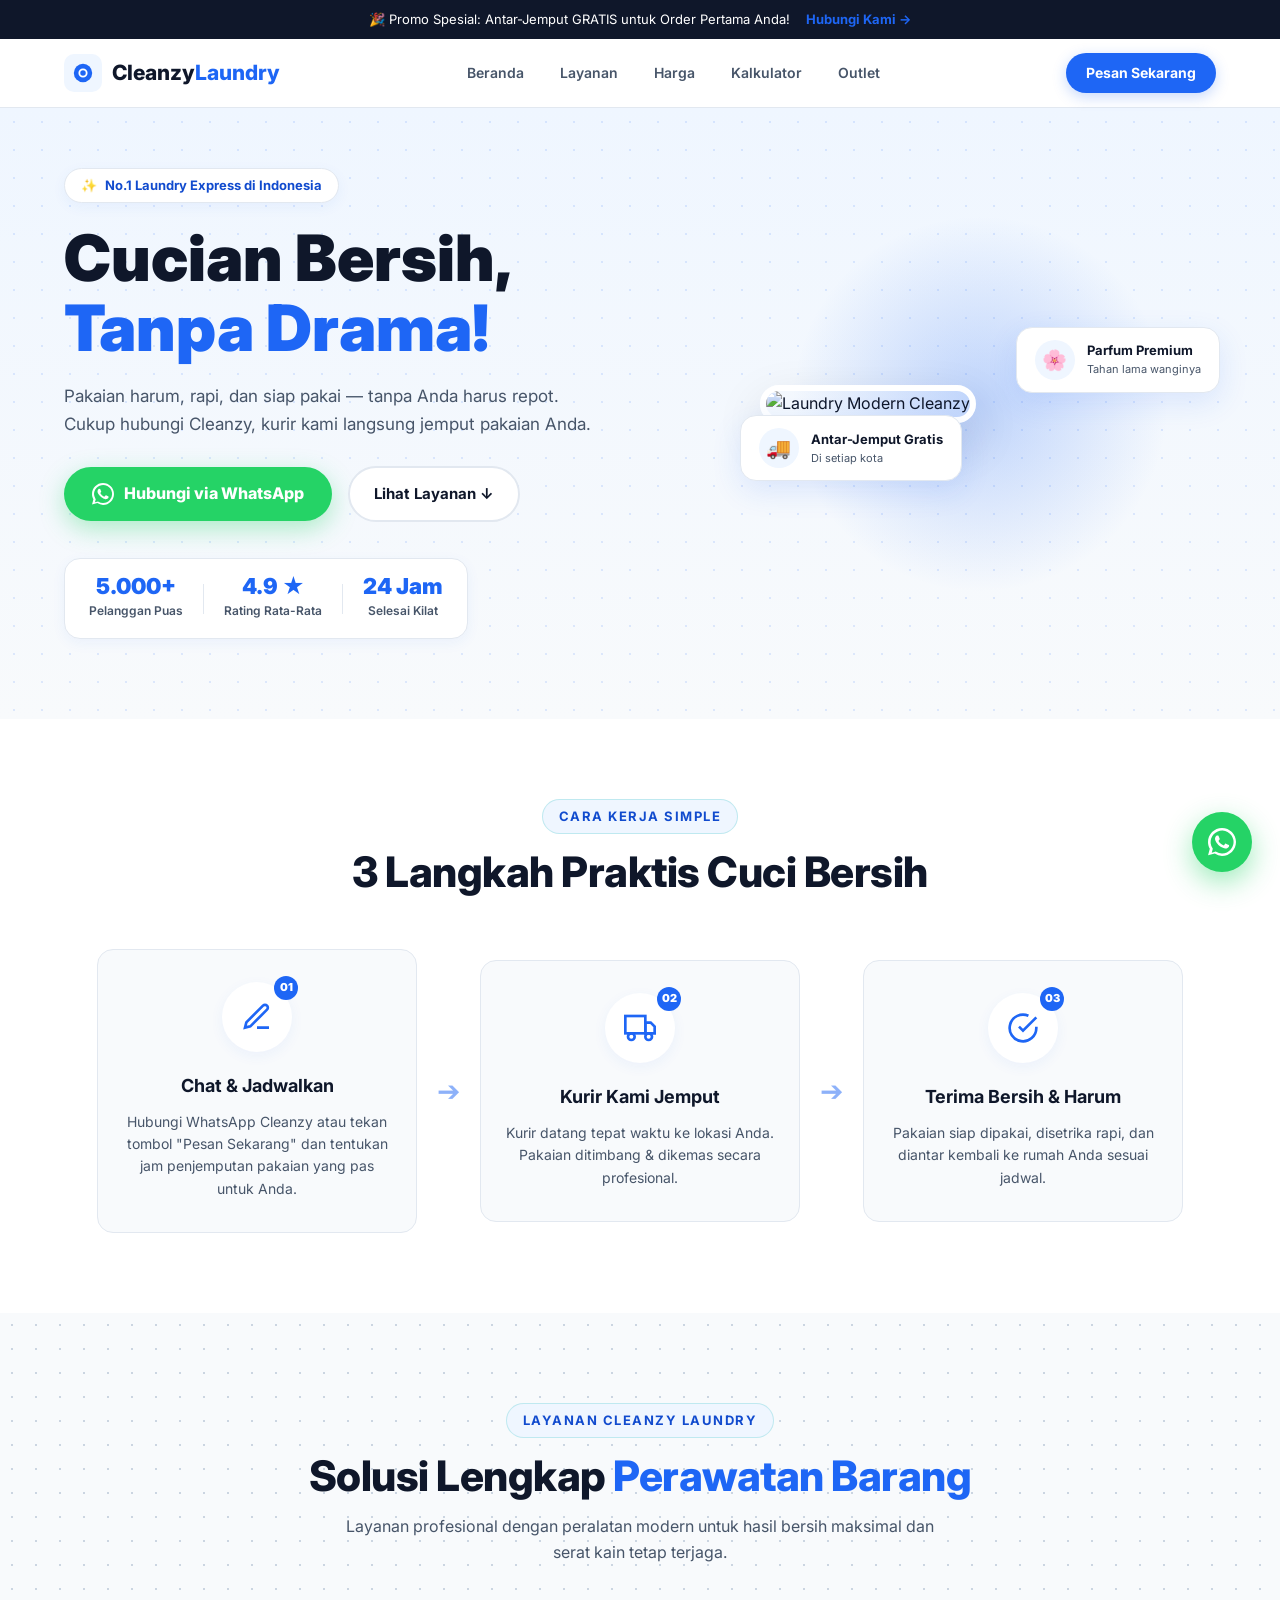
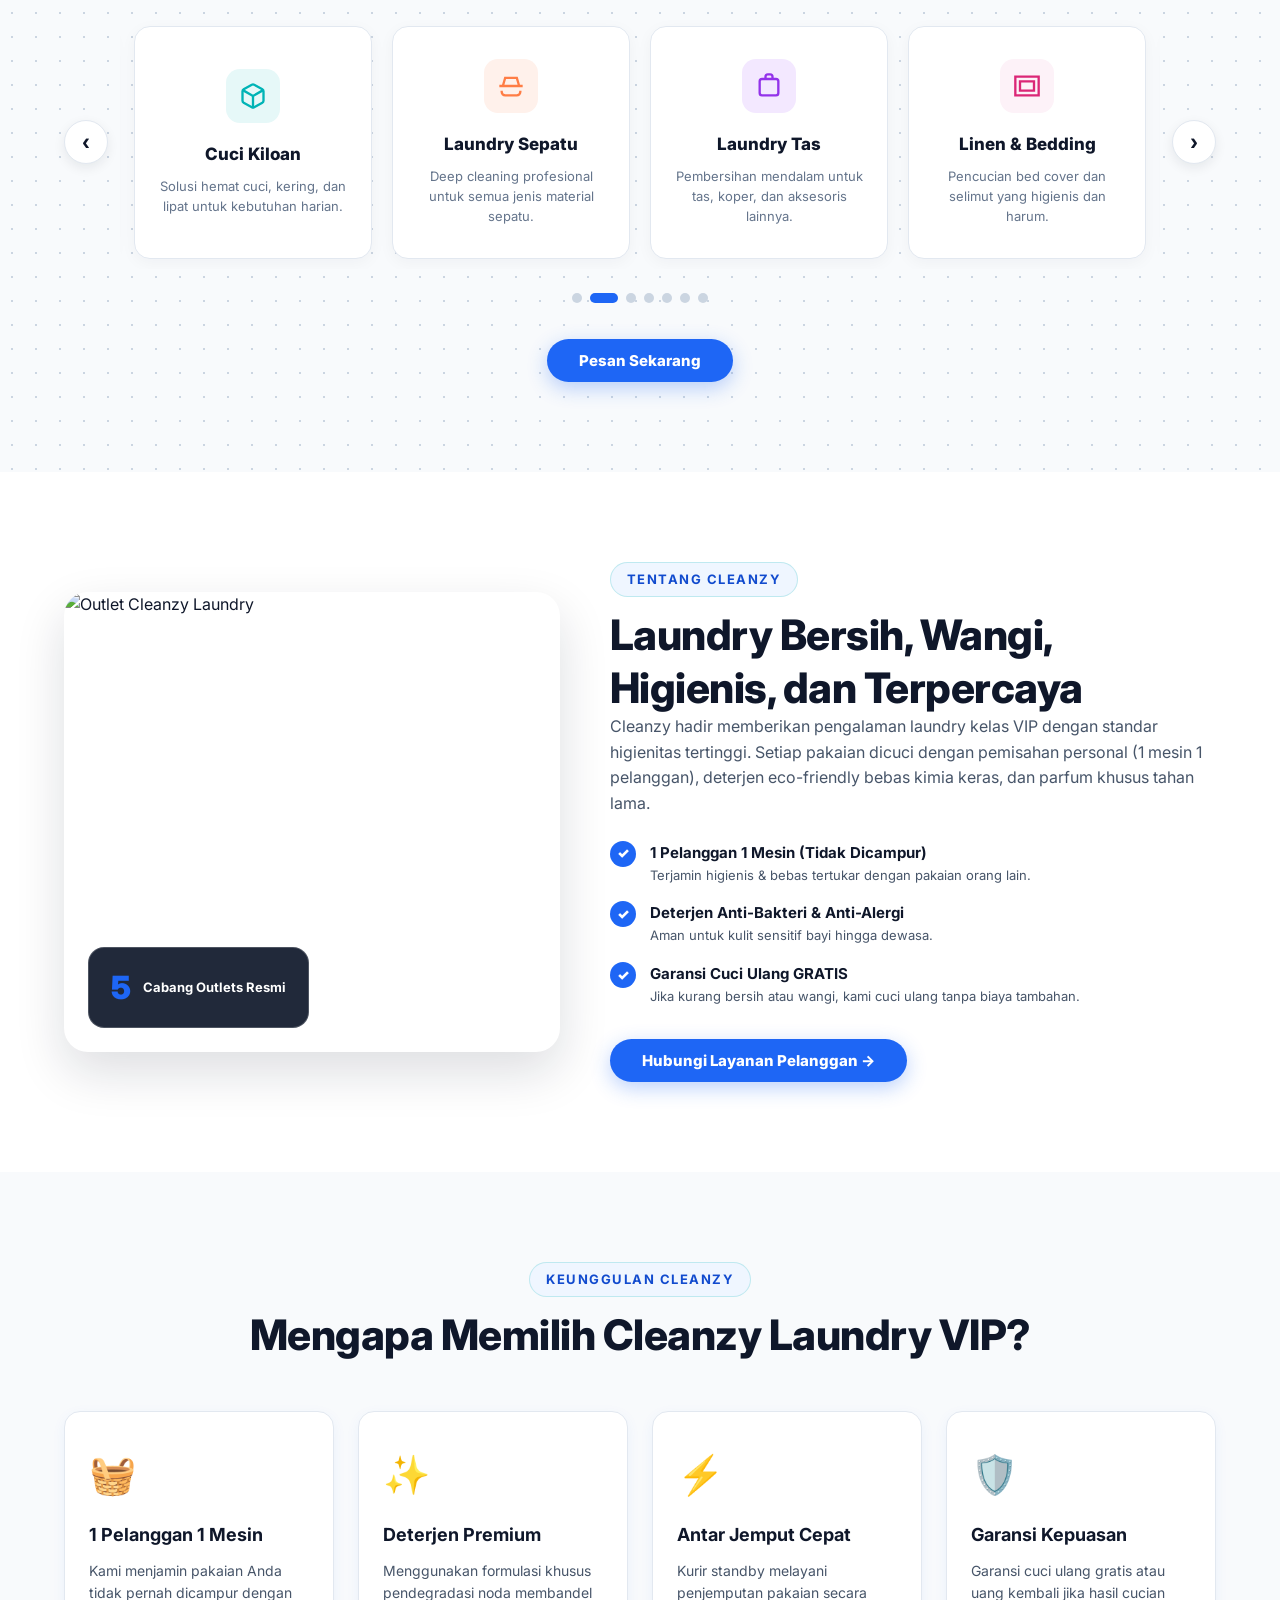
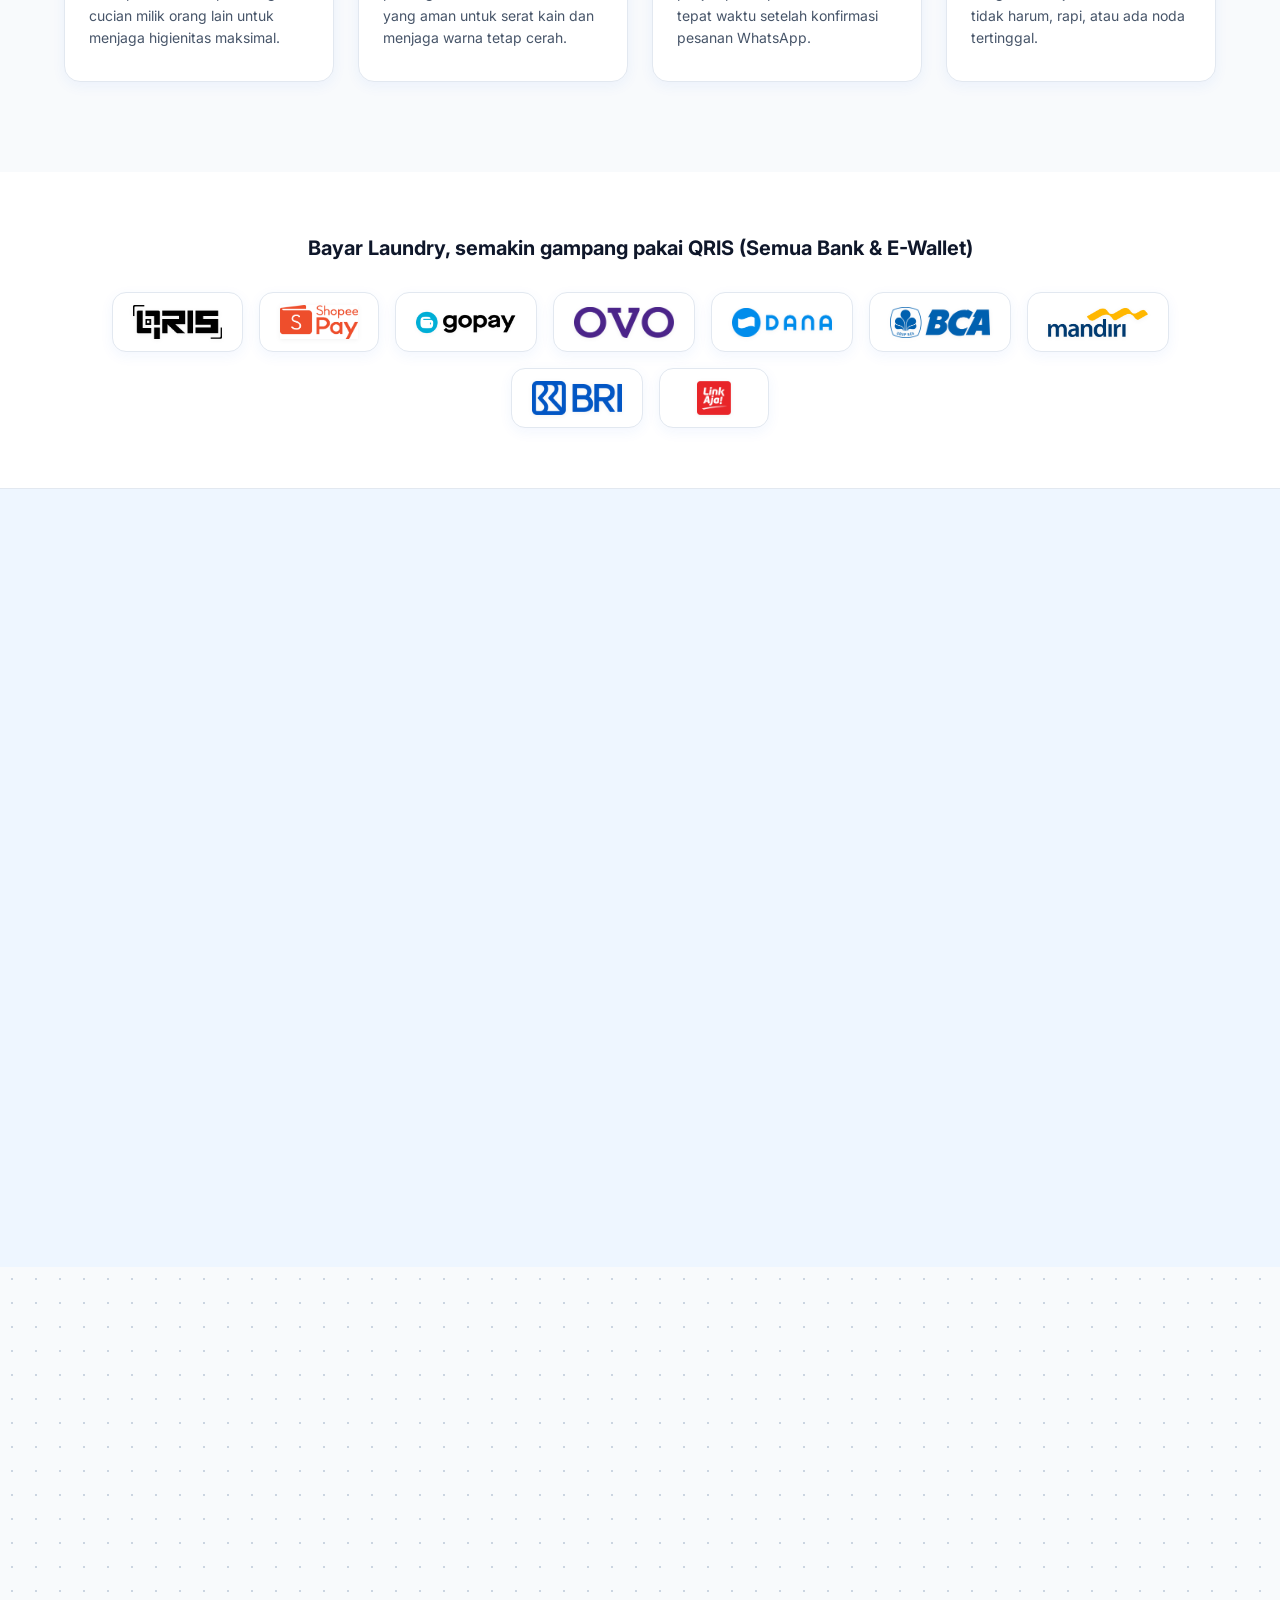
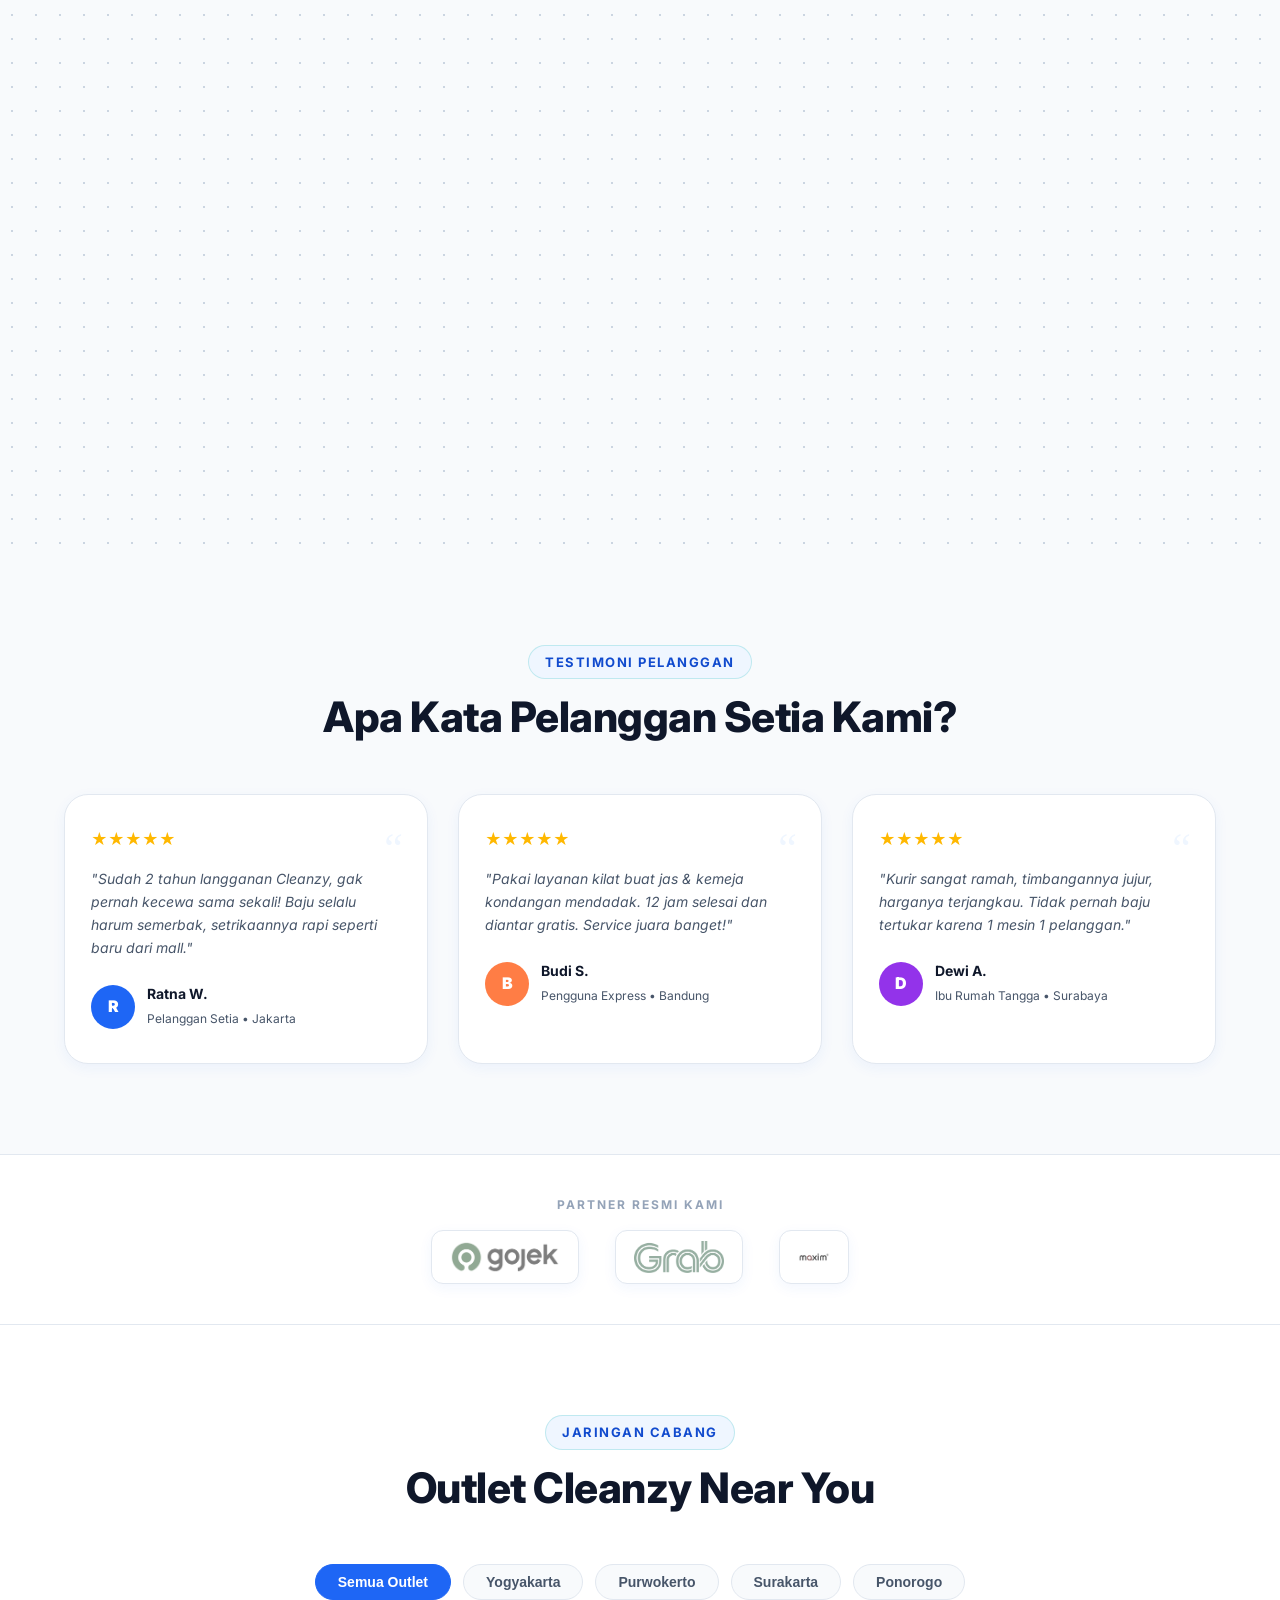
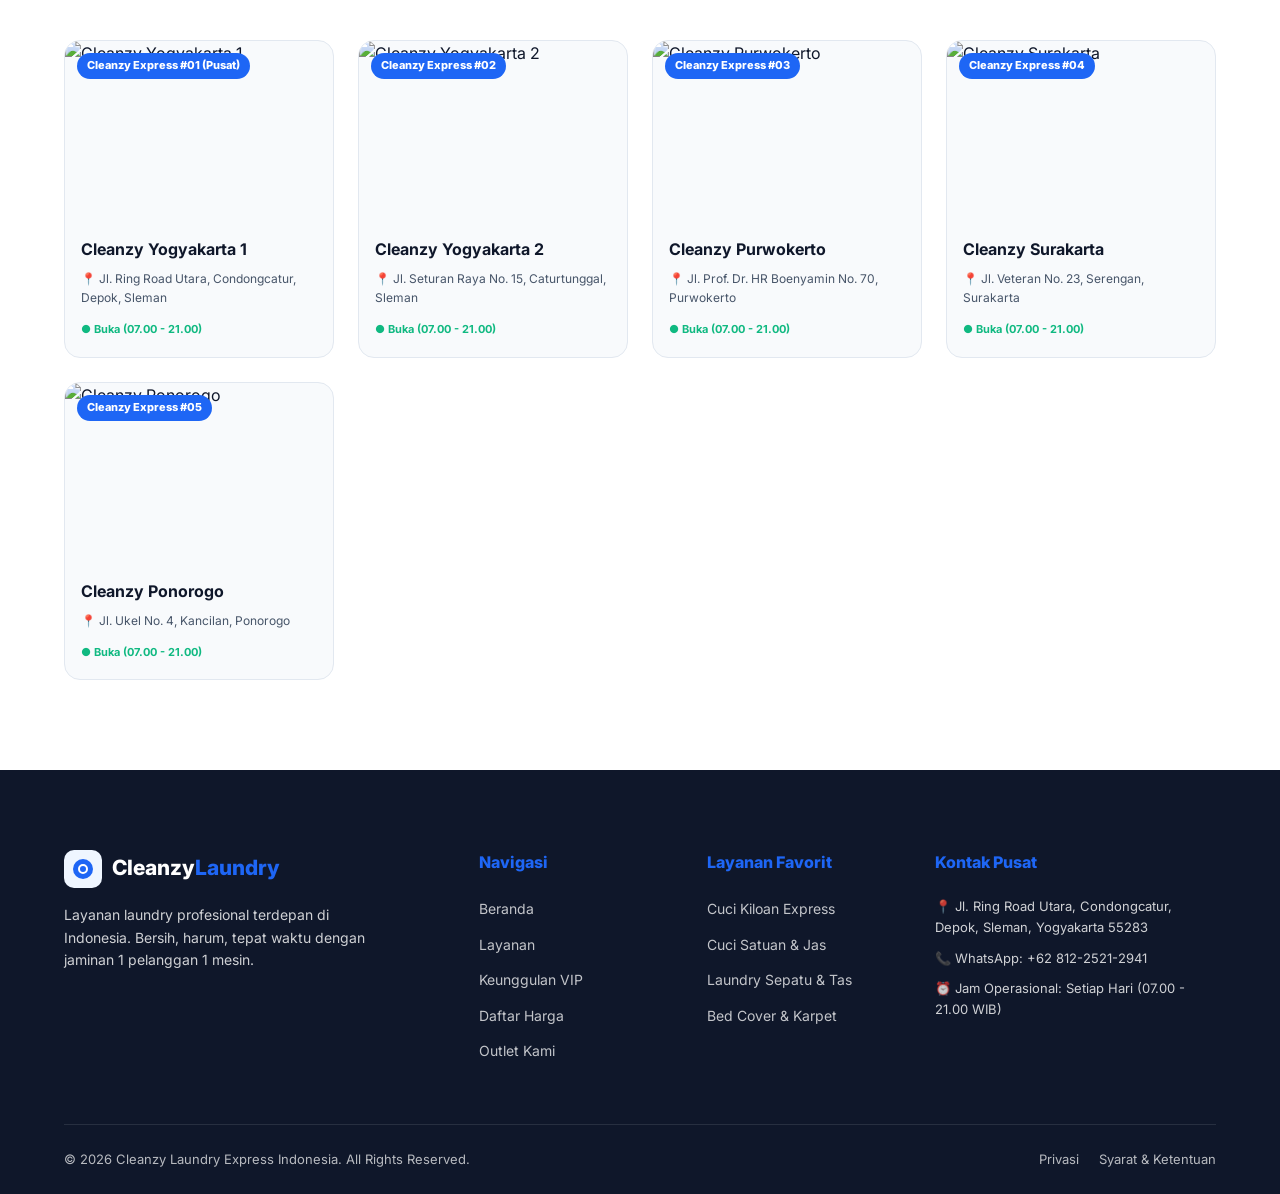
==== commit 5ef17322: "update 1" ====
--- a/index.html
+++ b/index.html
@@ -113,15 +113,15 @@
                         <div class="badge-icon-bg">🚚</div>
                         <div>
                             <strong>Antar-Jemput Gratis</strong>
-                            <p>Wilayah Seluruh Kota</p>
+                            <p>Di setiap kota</p>
                         </div>
                     </div>
                     
                     <div class="float-badge badge-bottom">
                         <div class="badge-icon-bg">🌸</div>
                         <div>
-                            <strong>Wangi Premium</strong>
-                            <p>Tahan Hingga 14 Hari</p>
+                            <strong>Parfum Premium</strong>
+                            <p>Tahan lama wanginya</p>
                         </div>
                     </div>
                 </div>
@@ -142,7 +142,7 @@
                         <svg width="32" height="32" viewBox="0 0 24 24" fill="none" stroke="#1E66F5" stroke-width="2"><path d="M12 20h9M16.5 3.5a2.121 2.121 0 013 3L7 19l-4 1 1-4L16.5 3.5z"/></svg>
                     </div>
                     <h3>Chat & Jadwalkan</h3>
-                    <p>Hubungi WhatsApp Cleanzy dan tentukan jam penjemputan pakaian yang pas untuk Anda.</p>
+                    <p>Hubungi WhatsApp Cleanzy atau tekan tombol "Pesan Sekarang" dan tentukan jam penjemputan pakaian yang pas untuk Anda.</p>
                 </div>
                 <div class="step-arrow-line">➔</div>
                 <div class="step-card reveal delay-2">
@@ -298,7 +298,7 @@
                 <div class="storefront-card">
                     <img src="https://images.unsplash.com/photo-1517677208171-0bc6725a3e60?auto=format&fit=crop&w=800&q=80" alt="Outlet Cleanzy Laundry" class="storefront-img">
                     <div class="storefront-badge">
-                        <span class="sf-num">10+</span>
+                        <span class="sf-num">5</span>
                         <span class="sf-text">Cabang Outlets Resmi</span>
                     </div>
                 </div>
@@ -465,6 +465,8 @@
                     </div>
                 </div>
             </div>
+        </div>
+    </section>
     
     <section id="kalkulator" class="calc-section-container">
         <div class="container">
@@ -562,34 +564,7 @@
         </div>
     </section>
 
-    <section class="branch-finder-section">
-        <div class="container">
-            <div class="finder-box reveal">
-                <h3>Duduk di rumah sudah mampir? Cek lokasi cabang & harga terdekat</h3>
-                <form class="finder-form" onsubmit="event.preventDefault(); findBranch();">
-                    <div class="select-group">
-                        <select id="citySelect">
-                            <option value="">-- Pilih Kota Anda --</option>
-                            <option value="jakarta">Jakarta</option>
-                            <option value="bandung">Bandung</option>
-                            <option value="surabaya">Surabaya</option>
-                            <option value="medan">Medan</option>
-                        </select>
-                    </div>
-                    <div class="select-group">
-                        <select id="branchSelect">
-                            <option value="">-- Pilih Cabang Terdekat --</option>
-                            <option value="c1">Cleanzy Main Branch Pusat</option>
-                            <option value="c2">Cleanzy Express Branch Utara</option>
-                            <option value="c3">Cleanzy VIP Branch Selatan</option>
-                        </select>
-                    </div>
-                    <button type="submit" class="btn-finder-submit">Cari Cabang</button>
-                </form>
-                <div id="branchResult" class="branch-result"></div>
-            </div>
-        </div>
-    </section>
+
 
     <section id="testimoni" class="testimonials-section">
         <div class="container">
@@ -661,56 +636,69 @@
 
             <div class="outlet-tabs reveal">
                 <button class="tab-btn active" onclick="filterOutlets('all')">Semua Outlet</button>
-                <button class="tab-btn" onclick="filterOutlets('jakarta')">Jakarta</button>
-                <button class="tab-btn" onclick="filterOutlets('bandung')">Bandung</button>
-                <button class="tab-btn" onclick="filterOutlets('surabaya')">Surabaya</button>
+                <button class="tab-btn" onclick="filterOutlets('yogyakarta')">Yogyakarta</button>
+                <button class="tab-btn" onclick="filterOutlets('purwokerto')">Purwokerto</button>
+                <button class="tab-btn" onclick="filterOutlets('surakarta')">Surakarta</button>
+                <button class="tab-btn" onclick="filterOutlets('ponorogo')">Ponorogo</button>
             </div>
 
             <div class="outlet-grid reveal delay-1">
-                <div class="outlet-card" data-city="jakarta">
+                <div class="outlet-card" data-city="yogyakarta">
                     <div class="outlet-img-box">
-                        <img src="https://images.unsplash.com/photo-1545173168-9f1947eebb7f?auto=format&fit=crop&w=500&q=80" alt="Cleanzy Outlet 1">
-                        <span class="outlet-badge">Cleanzy Express #01</span>
+                        <img src="https://images.unsplash.com/photo-1545173168-9f1947eebb7f?auto=format&fit=crop&w=500&q=80" alt="Cleanzy Yogyakarta 1">
+                        <span class="outlet-badge">Cleanzy Express #01 (Pusat)</span>
                     </div>
                     <div class="outlet-info">
-                        <h4>Cleanzy Laundry Tebet</h4>
-                        <p>📍 Jl. Tebet Raya No. 45, Jakarta Selatan</p>
+                        <h4>Cleanzy Yogyakarta 1</h4>
+                        <p>📍 Jl. Ring Road Utara, Condongcatur, Depok, Sleman</p>
                         <span class="status-open">● Buka (07.00 - 21.00)</span>
                     </div>
                 </div>
 
-                <div class="outlet-card" data-city="jakarta">
+                <div class="outlet-card" data-city="yogyakarta">
                     <div class="outlet-img-box">
-                        <img src="https://images.unsplash.com/photo-1517677208171-0bc6725a3e60?auto=format&fit=crop&w=500&q=80" alt="Cleanzy Outlet 2">
+                        <img src="https://images.unsplash.com/photo-1517677208171-0bc6725a3e60?auto=format&fit=crop&w=500&q=80" alt="Cleanzy Yogyakarta 2">
                         <span class="outlet-badge">Cleanzy Express #02</span>
                     </div>
                     <div class="outlet-info">
-                        <h4>Cleanzy Laundry Kelapa Gading</h4>
-                        <p>📍 Jl. Boulevard Barat No. 12, Jakarta Utara</p>
+                        <h4>Cleanzy Yogyakarta 2</h4>
+                        <p>📍 Jl. Seturan Raya No. 15, Caturtunggal, Sleman</p>
                         <span class="status-open">● Buka (07.00 - 21.00)</span>
                     </div>
                 </div>
 
-                <div class="outlet-card" data-city="bandung">
+                <div class="outlet-card" data-city="purwokerto">
                     <div class="outlet-img-box">
-                        <img src="https://images.unsplash.com/photo-1582735689369-4fe89db7114c?auto=format&fit=crop&w=500&q=80" alt="Cleanzy Outlet 3">
+                        <img src="https://images.unsplash.com/photo-1582735689369-4fe89db7114c?auto=format&fit=crop&w=500&q=80" alt="Cleanzy Purwokerto">
                         <span class="outlet-badge">Cleanzy Express #03</span>
                     </div>
                     <div class="outlet-info">
-                        <h4>Cleanzy Laundry Dago</h4>
-                        <p>📍 Jl. Ir. H. Juanda No. 88, Bandung</p>
+                        <h4>Cleanzy Purwokerto</h4>
+                        <p>📍 Jl. Prof. Dr. HR Boenyamin No. 70, Purwokerto</p>
                         <span class="status-open">● Buka (07.00 - 21.00)</span>
                     </div>
                 </div>
 
-                <div class="outlet-card" data-city="surabaya">
+                <div class="outlet-card" data-city="surakarta">
                     <div class="outlet-img-box">
-                        <img src="https://images.unsplash.com/photo-1545173168-9f1947eebb7f?auto=format&fit=crop&w=500&q=80" alt="Cleanzy Outlet 4">
+                        <img src="https://images.unsplash.com/photo-1545173168-9f1947eebb7f?auto=format&fit=crop&w=500&q=80" alt="Cleanzy Surakarta">
                         <span class="outlet-badge">Cleanzy Express #04</span>
                     </div>
                     <div class="outlet-info">
-                        <h4>Cleanzy Laundry Gubeng</h4>
-                        <p>📍 Jl. Raya Gubeng No. 34, Surabaya</p>
+                        <h4>Cleanzy Surakarta</h4>
+                        <p>📍 Jl. Veteran No. 23, Serengan, Surakarta</p>
+                        <span class="status-open">● Buka (07.00 - 21.00)</span>
+                    </div>
+                </div>
+
+                <div class="outlet-card" data-city="ponorogo">
+                    <div class="outlet-img-box">
+                        <img src="https://images.unsplash.com/photo-1517677208171-0bc6725a3e60?auto=format&fit=crop&w=500&q=80" alt="Cleanzy Ponorogo">
+                        <span class="outlet-badge">Cleanzy Express #05</span>
+                    </div>
+                    <div class="outlet-info">
+                        <h4>Cleanzy Ponorogo</h4>
+                        <p>📍 Jl. Ukel No. 4, Kancilan, Ponorogo</p>
                         <span class="status-open">● Buka (07.00 - 21.00)</span>
                     </div>
                 </div>
@@ -760,7 +748,7 @@
 
             <div class="footer-contact">
                 <h4>Kontak Pusat</h4>
-                <p>📍 Jl. Mawar No. 123, Jakarta Selatan</p>
+                <p>📍 Jl. Ring Road Utara, Condongcatur, Depok, Sleman, Yogyakarta 55283</p>
                 <p>📞 WhatsApp: +62 812-2521-2941</p>
                 <p>⏰ Jam Operasional: Setiap Hari (07.00 - 21.00 WIB)</p>
             </div>
--- a/style.css
+++ b/style.css
@@ -1871,6 +1871,7 @@
 
 /* ================= Footer ================= */
 footer {
+    width: 100%;
     background: var(--primary-deep);
     color: #ffffff;
     padding-top: 80px;
